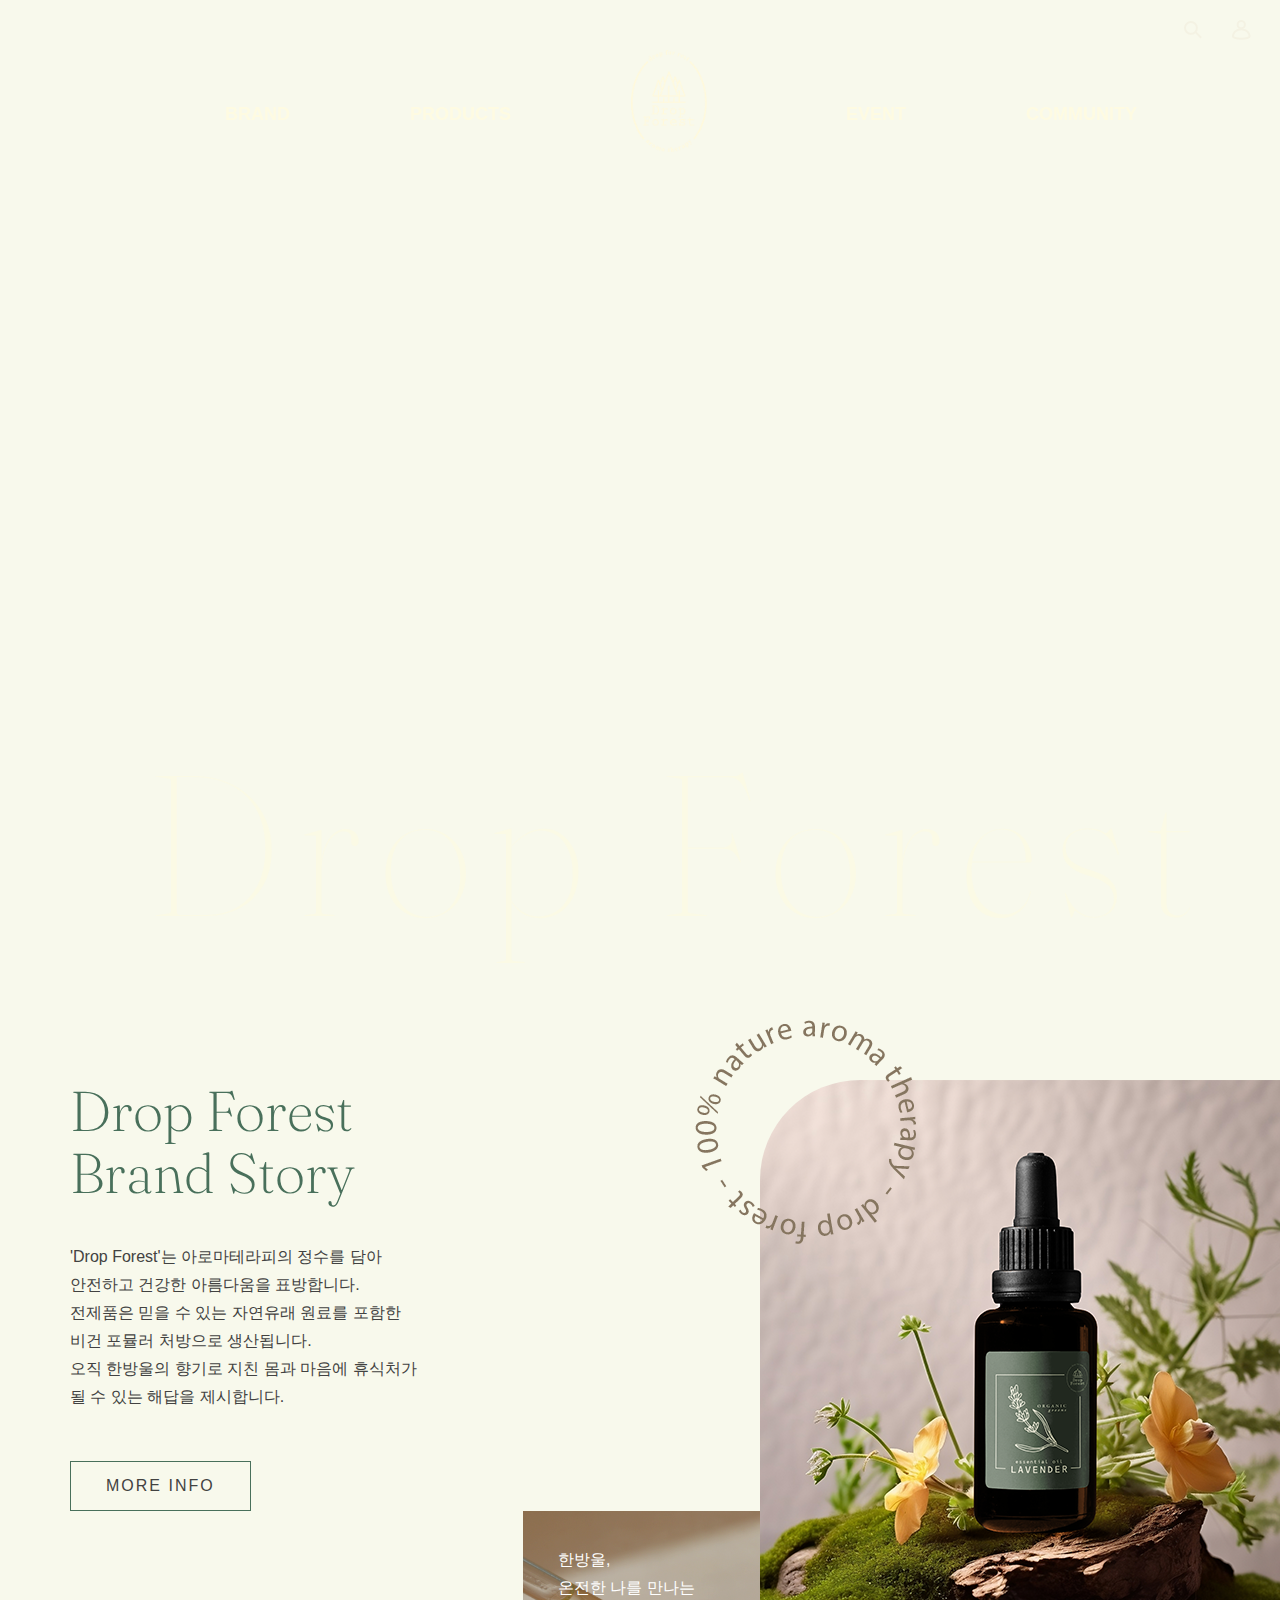
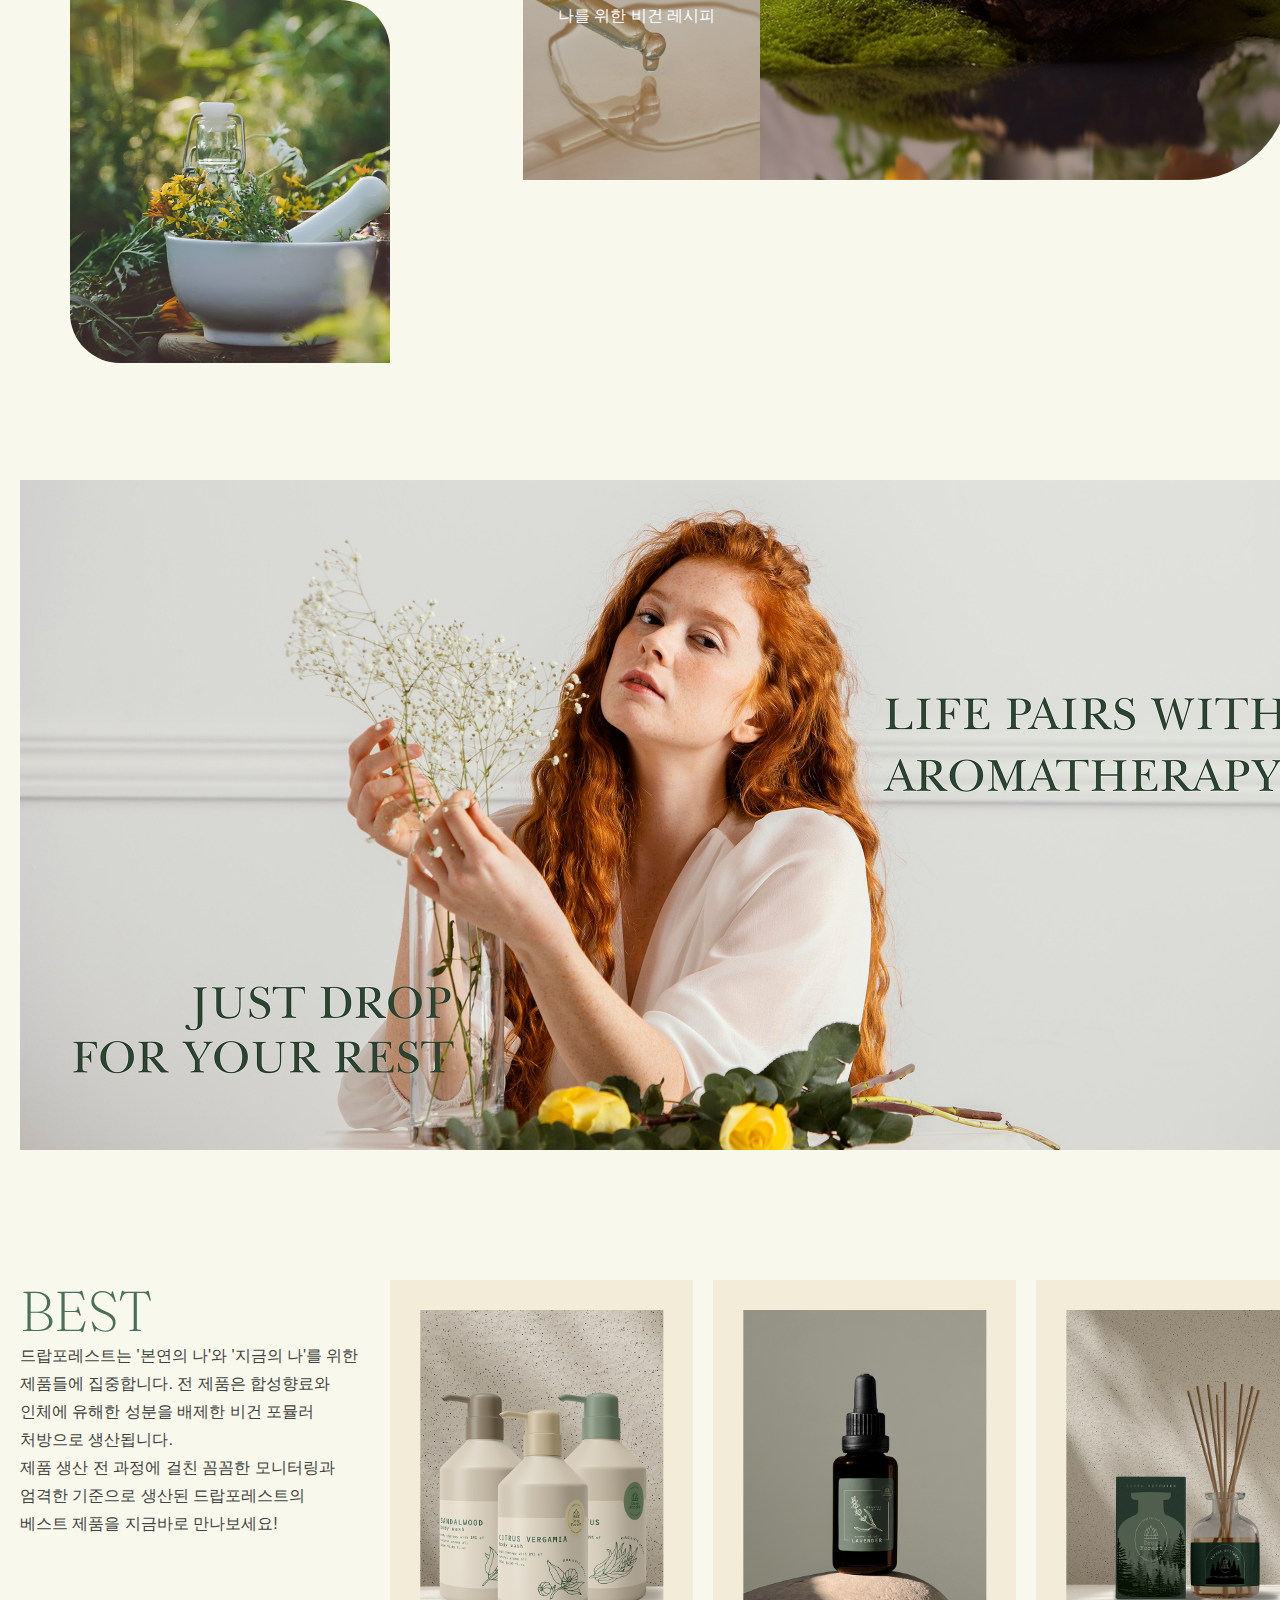
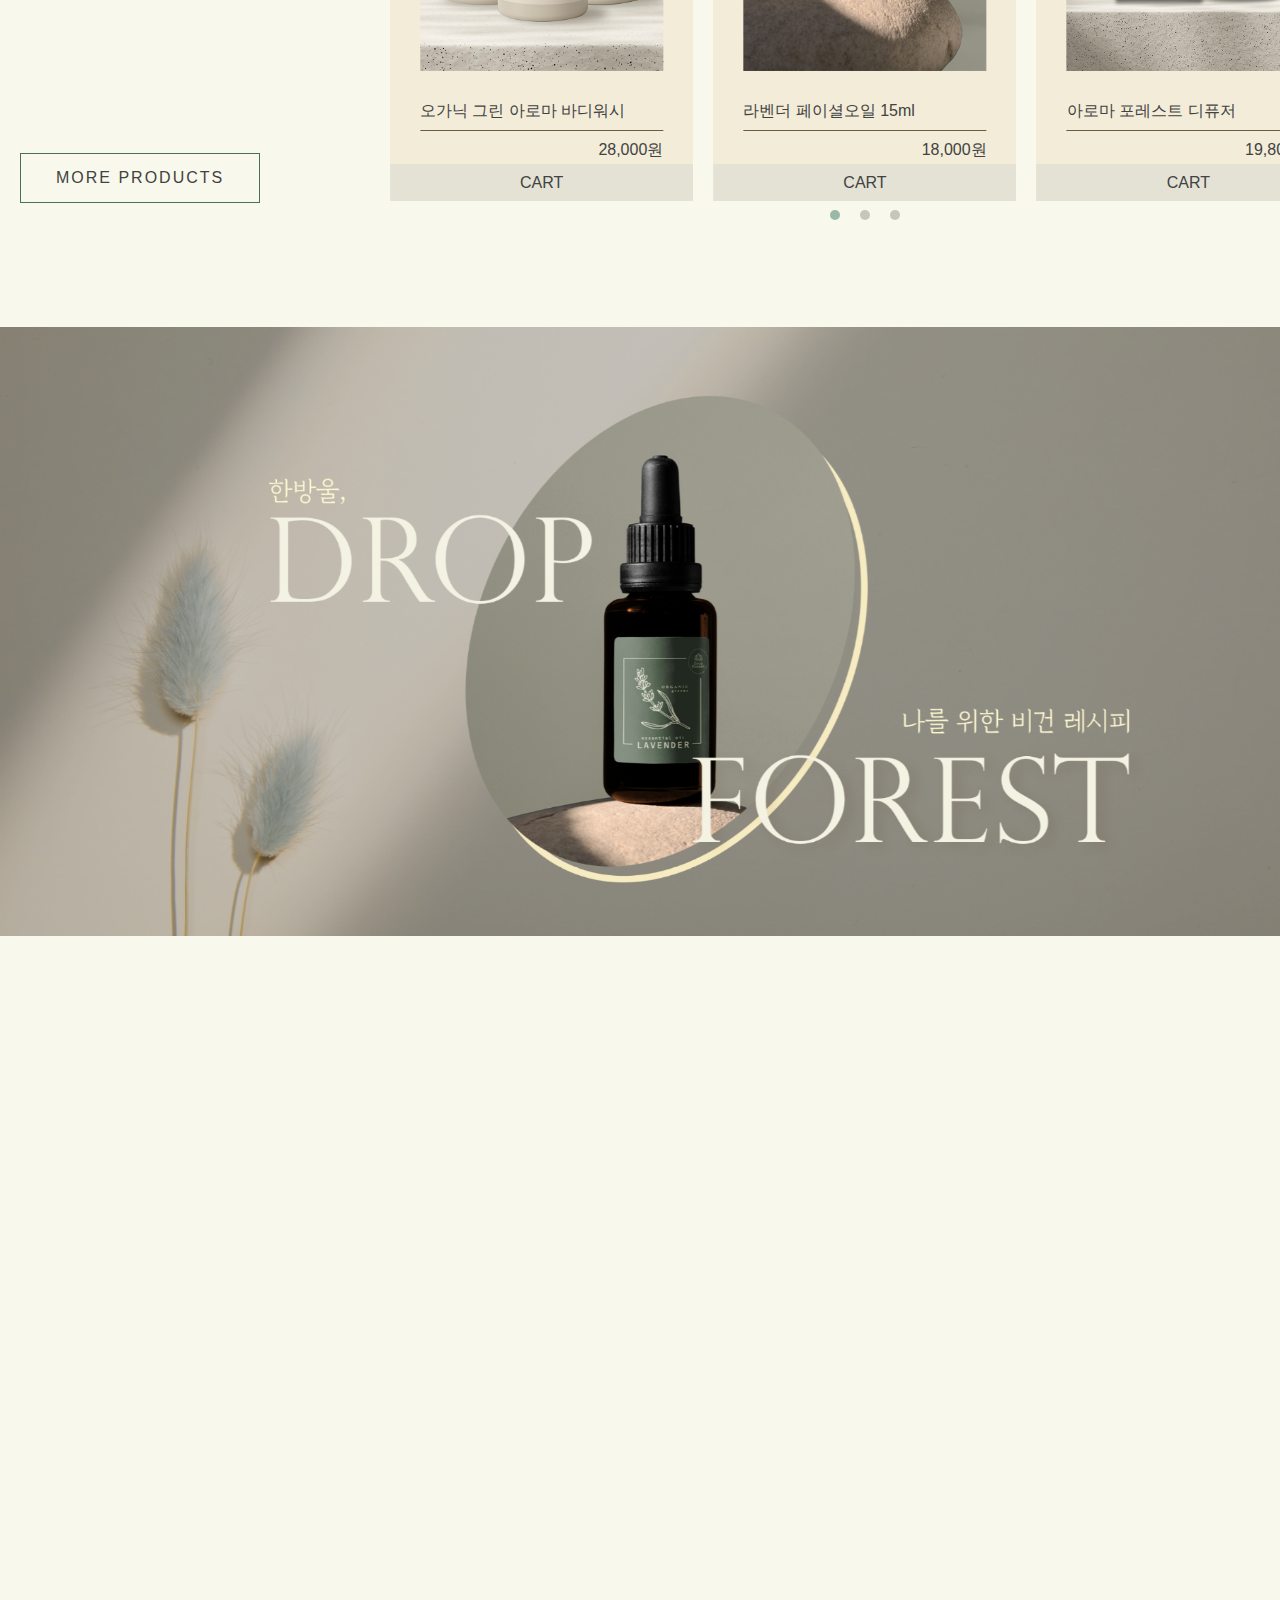
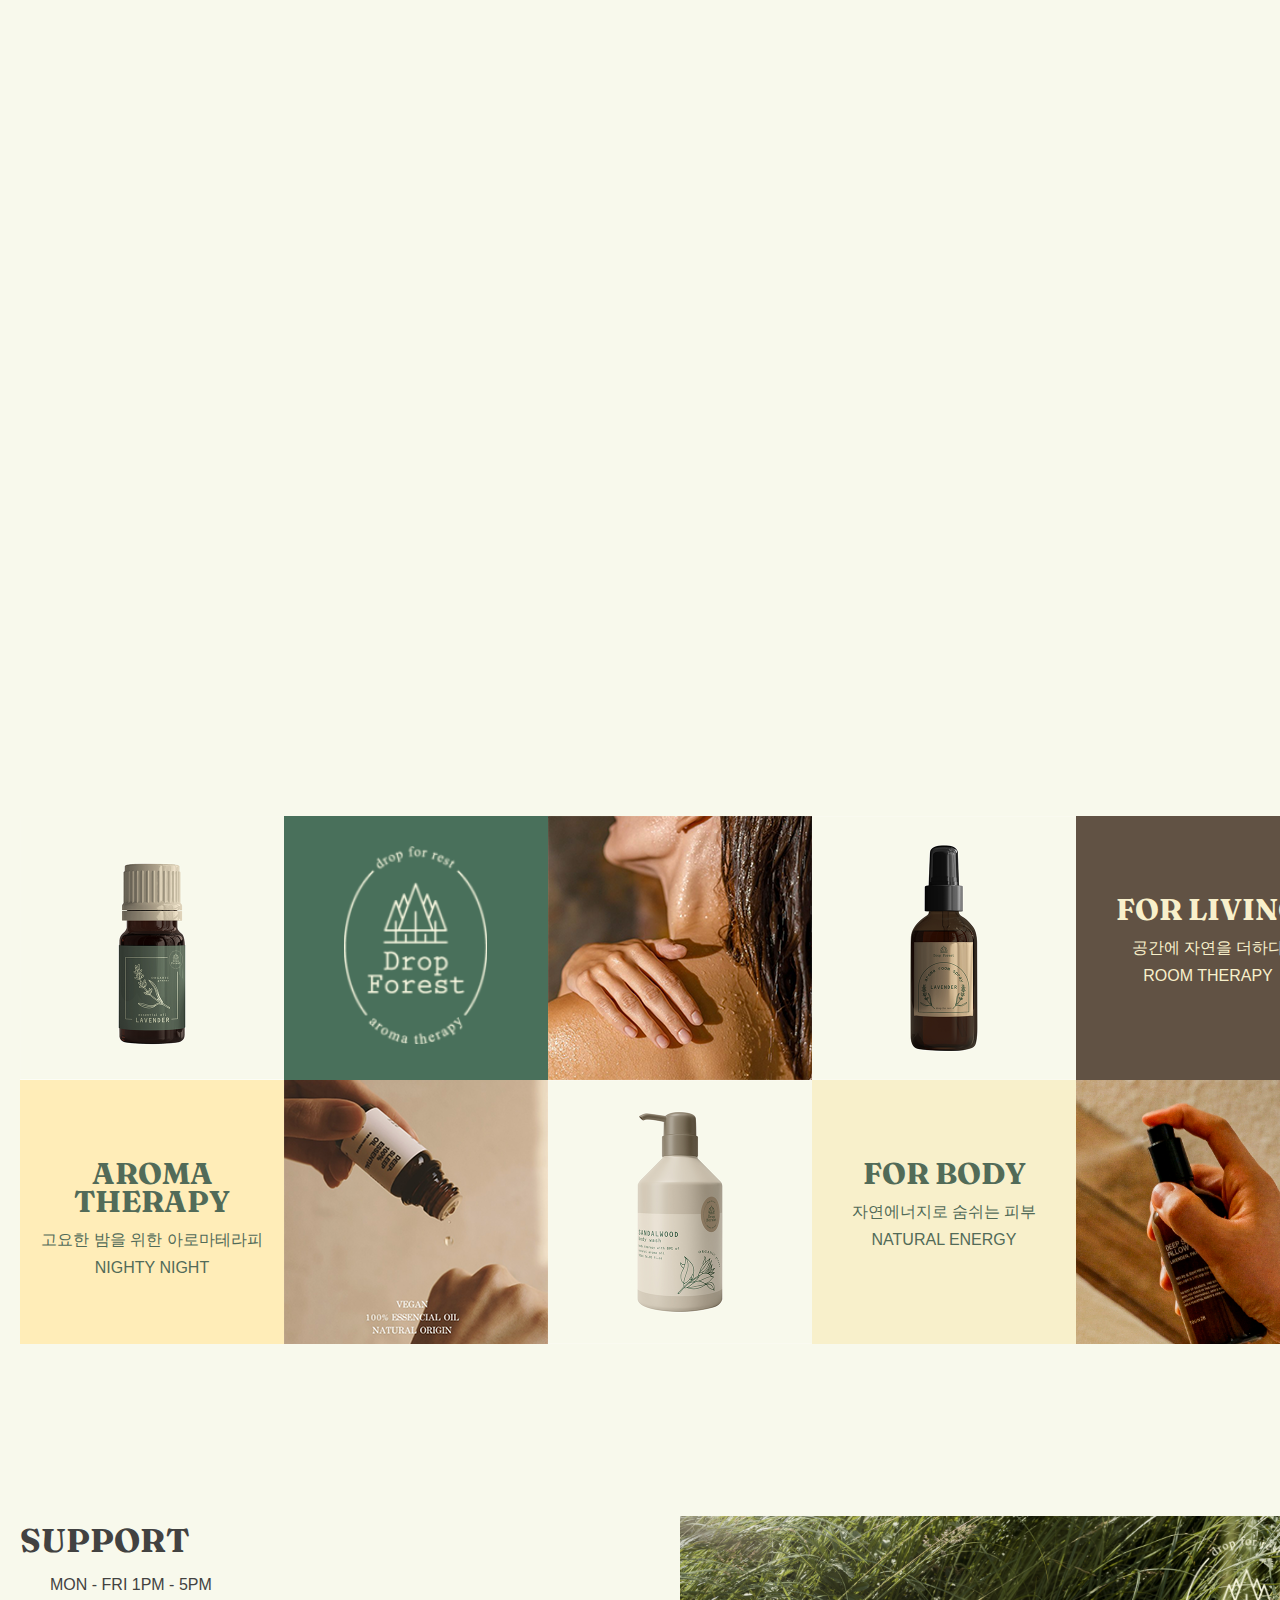
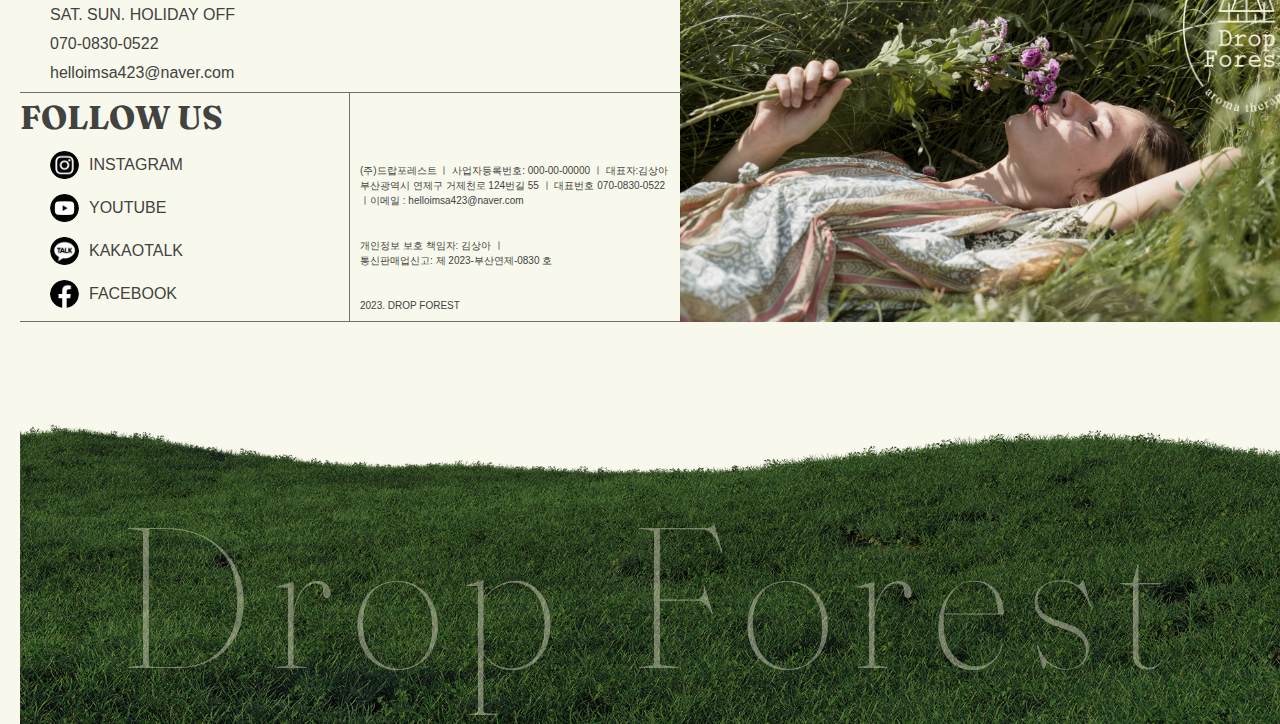
==== index.html @ c7744665 "Update index.html" ====
<!DOCTYPE html>
<html lang="ko">
<head>
    <meta charset="UTF-8">
    <meta name="viewport" content="width=1360">
    <title>dropforest</title>
    <!-- favicon -->
    <link rel="icon" type="image/png" sizes="32x32" href="images/header/favi_logo.png">
    <!-- webfont -->
    <link href="https://hangeul.pstatic.net/hangeul_static/css/nanum-barun-gothic.css" rel="stylesheet">
    <link rel="preconnect" href="https://fonts.googleapis.com">
    <link rel="preconnect" href="https://fonts.gstatic.com" crossorigin>
    <link href="https://fonts.googleapis.com/css2?family=Fraunces:opsz@9..144&display=swap" rel="stylesheet">
    <!-- css -->
    <link rel="stylesheet" href="css/main_style.css">
    <link rel="stylesheet" href="css/swiper-bundle.min.css">
    <!-- js -->
    <script src="./js/jquery-3.6.4.min.js"></script>
    <script src="https://ajax.googleapis.com/ajax/libs/jquery/3.3.1/jquery.min.js"></script>
    <!-- aos css -->
    <link href="https://unpkg.com/aos@2.3.1/dist/aos.css" rel="stylesheet">
</head>
<body>
    <div id="wrap"><!--wrap_S-->
        <div id="header"><!--header_S-->
            <div class="video_wrap">
                <video src="./media/main_header_video.mp4" autoplay muted loop></video>
                <div class="dropforest">
                    <p>Drop Forest</p>
                </div>
            </div>
            <div class="inner_header">
                <div class="util_wrap">
                    <ul class="util">
                        <li><a href="#"><img src="./images/header/search_w.png" alt="search"></a></li>
                        <li><a href="#"><img src="./images/header/personal_w.png" alt="personal"></a></li>
                        <li><a href="#"><img src="./images/header/cart_w.png" alt="cart"></a></li>
                    </ul>
                </div>
                <div class="gnb_wrap">
                    <ul class="gnb">
                        <li class="ul_1"><a href="./sub/sub1_brand.html">BRAND</a></li>
                        <li><a href="#">PRODUCTS</a></li>
                        <li><h1><a href="#"><img src="./images/header/thick_logo.png" alt="logo"></a></li></h1>
                        <li><a href="#">EVENT</a></li>
                        <li><a href="#">COMMUNITY</a></li>
                    </ul>
                    <div class="submenu">
                            <div class="inner_submenu">
                                <ul class="ul_1">
                                    <li><a href="./sub/sub1_brand.html#section2">BRAND MESSAGE</a></li>
                                    <li><a href="./sub/sub1_brand.html#section3">BRAND STORY</a></li>
                                    <li><a href="./sub/sub1_brand.html#section5">INGREDIENT</a></li>
                                </ul>
                                <ul class="margin_right">
                                    <li><a href="#">BRAND MESSAGE</a></li>
                                    <li><a href="#">BRAND STORY</a></li>
                                    <li><a href="#">INGREDIENT</a></li>
                                </ul>
                                <ul>
                                    <li><a href="#">BRAND MESSAGE</a></li>
                                    <li><a href="#">BRAND STORY</a></li>
                                    <li><a href="#">INGREDIENT</a></li>
                                </ul>
                                <ul>
                                    <li><a href="#">BRAND MESSAGE</a></li>
                                    <li><a href="#">BRAND STORY</a></li>
                                    <li><a href="#">INGREDIENT</a></li>
                                </ul>
                            </div>
                        </div>
                </div>
                <!-- js -->
                <script>
                    $(window).scroll(function () {
                        if ($(this).scrollTop() > 165) {
                            $('.gnb_wrap').addClass('header_scroll')
                        } else {
                            $('.gnb_wrap').removeClass('header_scroll')
                        }
                    })
                </script>
            </div>
        </div><!--header_E-->
        <div id="section1"><!--section1_S-->
            <div class="inner_section1">
                <div class="sec1_text">
                    <h1 class="title">
                        Drop Forest
                        <br>Brand Story
                    </h1>
                    <p>'Drop Forest'는 아로마테라피의 정수를 담아
                        <br>안전하고 건강한 아름다움을 표방합니다.
                        <br>전제품은 믿을 수 있는 자연유래 원료를 포함한
                        <br>비건 포뮬러 처방으로 생산됩니다.
                        <br>오직 한방울의 향기로 지친 몸과 마음에 휴식처가
                        <br>될 수 있는 해답을 제시합니다.
                    </p>
                    <div class="btn">
                        <a href="./sub/sub1_brand.html">MORE INFO</a>
                    </div>
                    <div class="ingredient">
                        <img src="./images/main/ingredient_info_3x.png" alt="ingredient_info">
                        <div class="cover_in">
                            <p>INGREDIENT
                                <br>INFO
                            </p>
                            <div class="btn white"><a href="./sub/sub1_brand.html#section5">바로가기</a></div>
                        </div>
                    </div>
                </div>
                <div class="sec1_img">
                    <ul class="sec1_img_wrap">
                        <li>
                            <img src="./images/main/oil_drop.png" alt="oil_drop" class="oil">
                            <div class="cover">
                                <p>한방울,
                                    <br>온전한 나를 만나는
                                    <br>나를 위한 비건 레시피
                                </p>
                            </div>
                        </li>
                        <li>
                            <img src="./images/main/main_oil_bg.png" alt="main_bg">
                            <img src="./images/main/wheel_letter.png" alt="wheel_letter" class="wheel">
                        </li>
                    </ul> 
                </div>
            </div>
            <div class="main_bg">
                <img src="./images/main/main_bg_2x.png" alt="main_bg">
            </div>
        </div><!--section1_E-->
        <div id="section2"><!--section2_S-->
            <div class="inner_section2">
                <div class="left_text">
                    <h1 class="title">BEST</h1>
                    <p>드랍포레스트는 '본연의 나'와 '지금의 나'를 위한
                        <br>제품들에 집중합니다. 전 제품은 합성향료와
                        <br>인체에 유해한 성분을 배제한 비건 포뮬러
                        <br>처방으로 생산됩니다.
                    </p>
                    <p>제품 생산 전 과정에 걸친 꼼꼼한 모니터링과
                        <br>엄격한 기준으로 생산된 드랍포레스트의
                        <br>베스트 제품을 지금바로 만나보세요!
                    </p>
                    <div class="btn best_btn">
                        <a href="#">MORE PRODUCTS</a>
                    </div>
                </div>
                <!-- Swiper -->
                <div class="swiper mySwiper">
                    <div class="swiper-wrapper">
                        <div class="swiper-slide">
                            <div class="padding_wrap">
                                <div class="products_img"><img src="./images/main/best_1_3x.png" alt="facial_oil"></div>
                                <p class="underline">라벤더 페이셜오일 15ml</p>
                                <p class="price">18,000원</p>
                            </div>
                            <div class="cart"><a href="#">CART</a></div>
                        </div>
                        <div class="swiper-slide">
                            <div class="padding_wrap">
                                <div class="products_img"><img src="./images/main/best_2_3x.png" alt="facial_oil"></div>
                                <p class="underline">아로마 포레스트 디퓨저</p>
                                <p class="price">19,800원</p>
                            </div>
                            <div class="cart"><a href="#">CART</a></div>
                        </div>
                        <div class="swiper-slide">
                            <div class="padding_wrap">
                                <div class="products_img"><img src="./images/main/best_3_3x.png" alt="facial_oil"></div>
                                <p class="underline">아로마 밸런싱 클렌징 바디솝</p>
                                <p class="price">22.000원</p>
                            </div>
                            <div class="cart"><a href="#">CART</a></div>
                        </div>
                        <div class="swiper-slide">
                            <div class="padding_wrap">
                                <div class="products_img"><img src="./images/main/best_4_3x.png.jpg" alt="facial_oil"></div>
                                <p class="underline">포레스트 릴렉싱 룸 스프레이</p>
                                <p class="price">24,000원</p>
                            </div>
                            <div class="cart"><a href="#">CART</a></div>
                        </div>
                        <div class="swiper-slide">
                            <div class="padding_wrap">
                                <div class="products_img"><img src="./images/main/best_5_3x.png.jpg.png" alt="facial_oil"></div>
                                <p class="underline">오가닉 그린 아로마 바디워시</p>
                                <p class="price">28,000원</p>
                            </div>
                            <div class="cart"><a href="#">CART</a></div>
                        </div>
                    </div>
                    <div class="swiper-pagination"></div>
                </div>
            </div>
        </div><!--section2_E-->
        <div id="banner"><!--banner_S-->
            <div id="slide">
                <div class="swiper mySwiper1">
                  <div class="swiper-wrapper">
                    <div class="swiper-slide">
                      <a href="#"><img src="images/main/banner1.png" alt="banner"></a>
                    </div>
                    <div class="swiper-slide">
                      <a href="#"><img src="images/main/banner2.png" alt="banner"></a>
                    </div>
                    <div class="swiper-slide">
                      <a href="#"><img src="images/main/banner3.png" alt="banner"></a>
                    </div>
                  </div>
                </div>
              </div>
        </div><!--banner_E-->
        <div id="section3"><!--section3_S-->
            <div class="inner_section3">
                <div class="box" data-aos="fade-up" data-aos-anchor-placement="top-bottom">
                    <div class="left event_img">
                        <img src="./images/main/recycle.jpg" alt="recycle">
                    </div>
                    <div class="right event_text">
                        <h2>Save Earth Campain</h2>
                        <p>지속가능한 뷰티, 지속가능한 환경, 지속가능한 삶</p>
                        <p>드랍포레스트는 지속가능성과 환경보호에 대해
                            <br>끊임없이 연구합니다.
                        </p>
                        <p>지금 바로 드랍포레스트와 함께
                            <br>save earth 공병수거 캠페인에 참여해보세요!
                        </p>
                        <div class="btn"><a href="#">참여하러 가기</a></div>
                    </div>
                </div>
                <div class="box" data-aos="fade-up" data-aos-anchor-placement="top-bottom">
                    <div class="left event_text ta_r">
                        <h2>Aroma 1-day class</h2>
                        <p>취'향' 발견하기</p>
                        <p>나만의 취'향'을 찾아 나를 진하게 느낄 수 있도록 하고,
                            <br>향으로 스스로를 위로합니다
                        </p>
                        <p>자연이 주는 선물,
                            <br>천연 에센셜 오일로 나만의 향을 제작해보세요!
                        </p>
                        <div class="btn"><a href="#">클래스 신청하기</a></div>
                    </div>
                    <div class="right event_img">
                        <img src="./images/main/class.png" alt="class">
                    </div>
                </div>
            </div>
        </div><!--section3_E-->
        <div id="section4"><!--section4_S-->
            <div class="inner_section4">
                <ul class="puzzle">
                    <li class="flip"><a href="#"><img src="./images/main/product3_2x.png" alt="aroma_oil"></a></li>
                    <li><a href="#"><img src="./images/main/logo_big.png" alt="logo"></a></li>
                    <li class="scale"><a href="#"><div class="scale_box"><img src="./images/main/puzzle2.png" alt="puzzle2"></div></a></li>
                    <li class="flip"><a href="#"><img src="./images/main/product2_2x.png" alt="room_spray"></a></li>
                    <li><a href="#" class="puz_text">
                            <h3>FOR LIVING</h3>
                            <p>공간에 자연을 더하다
                                <br>ROOM THERAPY
                            </p>
                        </a></li>
                    <li><a href="#" class="puz_text">
                            <h3>AROMA
                                <br>THERAPY
                            </h3>
                            <p>고요한 밤을 위한 아로마테라피
                                <br>NIGHTY NIGHT
                            </p>
                        </a></li>
                    <li class="scale"><a href="#"><div class="scale_box"><img src="./images/main/puzzle3.png" alt="puzzle3"></div></a></li>
                    <li class="flip"><a href="#"><img src="./images/main/product1_2x.png" alt="bodywash"></a></li>
                    <li><a href="#" class="puz_text">
                            <h3>FOR BODY
                            </h3>
                            <p>자연에너지로 숨쉬는 피부
                                <br>NATURAL ENERGY
                            </p>
                        </a></li>
                    <li class="scale"><a href="#"><div class="scale_box"><img src="./images/main/puzzle4.png " alt="puzzle"></div></a></li>
                </ul>
            </div>
        </div><!--section4_E-->
        <div id="footer"><!--footer_S-->
            <div class="inner_footer">
                <div class="f_info_wrap">
                    <div class="support">
                        <h1 class="foot_title">SUPPORT</h1>
                        <p>MON - FRI 1PM - 5PM</p>
                        <p>SAT. SUN. HOLIDAY OFF</p>
                        <p>070-0830-0522</p>
                        <p>helloimsa423@naver.com</p>
                    </div>
                    <div class="follow">
                        <ul class="sns">
                            <li>
                                <h1 class="foot_title">FOLLOW US</h1>
                            </li>
                            <li><a href="#">
                                <img src="./images/main/instagram.png" alt="insta">
                                INSTAGRAM
                            </a></li>
                            <li><a href="#"><img src="./images/main/youtube.png" alt="youtube">YOUTUBE</a></li>
                            <li><a href="#"><img src="./images/main/kakao.png" alt="kakao">KAKAOTALK</a></li>
                            <li><a href="#"><img src="./images/main/facebook.png" alt="facebook">FACEBOOK</a></li>
                        </ul>
                        <div class="footer_info">
                            <p>(주)드랍포레스트 ㅣ 사업자등록번호: 000-00-00000 ㅣ 대표자:김상아
                                <br>부산광역시 연제구 거제천로 124번길 55 ㅣ 대표번호 070-0830-0522
                                <br>ㅣ이메일 : helloimsa423@naver.com</p>
                            <p>개인정보 보호 책임자: 김상아 ㅣ
                                <br>통신판매업신고: 제 2023-부산연제-0830 호</p>
                            <p>2023. DROP FOREST</p>
                        </div>
                    </div>
                </div>
                <div class="footer_img">
                    <img src="./images/main/footer_img.png" alt="footer_img">
                    <img src="./images/main/logo_big.png" alt="logo" class="f_logo">
                </div>

            </div>
        </div><!--footer_E-->
        <div class="f_bg_wrap">
            <div class="f_bottom">
                <img src="./images/main/footer_bg.png" alt="#">
            </div>
            <div class="dropforest_f">
                <p>Drop Forest</p>
            </div>
        </div>
    </div><!--wrap_E-->

    <!-- submenu js-->
    <script src="./js/submenu_script.js"></script>
    
    <!-- Swiper JS -->
    <script src="./js/cdn.jsdelivr.net_npm_swiper@9_swiper-bundle.min.js"></script>
    <!-- Initialize Swiper -->
    <script>
        var swiper = new Swiper(".mySwiper", {
            slidesPerView: 3,
            spaceBetween: 20,
            centeredSlides: true,
            loop: true,
            autoplay: {
                delay: 2500,
                disableOnInteraction: false,
            },
            pagination: {
                el: ".swiper-pagination",
                clickable: true,
            },
            navigation: {
                nextEl: ".swiper-button-next",
                prevEl: ".swiper-button-prev",
            },
        });
    </script>

    <!--slide_ js  -->
    <script>
        var swiper = new Swiper(".mySwiper1", {
            loop: true,//반복
          loopAdditionalSlides: 1,
          spaceBetween: 0,
          centeredSlides: true,
          autoplay: {
            delay: 4500,
            disableOnInteraction: false,
          },
          pagination: {
            el: ".swiper-pagination",
            clickable: true,
          },
          navigation: {
            nextEl: ".swiper-button-next",
            prevEl: ".swiper-button-prev",
          },
        });
    </script>

    <!-- aos js -->
    <script src="https://unpkg.com/aos@2.3.1/dist/aos.js"></script>
    <script>
        AOS.init();
    </script>
</body>
</html>
---- css/main_style.css ----
@charset "UTF-8";

body, p, h1, h2, h3, h4, h5, h6, ul, ol, li, dl, dt, dd, table, th, td, form, fieldset, legend, input, textarea, button, select{
    padding: 0;
    margin: 0;
}
ul,ol{
    list-style: none;
}
a{
    text-decoration: none;
    color: #424241;
}
body{
    font-family: 'NanumBarunGothic', sans-serif;
    font-size: 16px;
    line-height: 28px;
    color: #424241;
    font-weight: 100;
    background-color: #F8F9EC;
}
#wrap{
    min-width: 1360px;
}
/*header*/
#header{
    height: 980px;
    overflow: hidden;
}
.video_wrap{
    position: relative;
}
.video_wrap video{
    /* height: 980px; */
    position: absolute;
    top: 0;
    left: 50%;
    z-index: -1;
    margin-left: -960px;
}
.inner_header{
    width: 100%;
    height: 165px;
    position: fixed;
    top: 0;
    left: 0%;
    z-index: 15;
}
.util_wrap{
    width: 1320px;
    margin: 0 auto;
    position: relative;
}
.util{
    position: absolute;
    top: 20px;
    right: 20px;
    z-index: 9;
}
.util li{
    float: left;
}
.util li a{
    padding-left: 30px;
}
.gnb_wrap{
    height: 165px;
}
.gnb{
    width: 1320px;
    margin: 0 auto;
}
.gnb li{
    float: left;
    margin-top: 100px;
}
.gnb li img{
    width: 80%;
}
.gnb li a{
    display: block;
    color: #FEFBE2;
    font-size: 18px;
    font-weight: bold;
    padding: 0 60px;
}
.gnb li:nth-child(3) a{
    margin-top: -50px;
}
/*submenu*/
.submenu{
    position: absolute;
    top: 165px;
    left: 0;
    width: 100%;
    z-index: 9;
    background-color:  rgba(125, 158, 133, 0.5);
}
.inner_submenu{
    width: 1320px;
    margin: 0 auto;
    text-align: center;
}
.inner_submenu ul{
    float: left;
    width: 15%;
}
.ul_1{
    margin-left: 165px;
}
.inner_submenu .margin_right{
    margin-right: 215px;
}
.submenu li a{
    display: block;
    color: #fffbd3;
    padding: 10px 26px;
}
.submenu li a:hover{
    color: #ffe58e;
}
.dropforest{
    color: #FEFBE2;
    font-size: 200px;
    font-family: 'Fraunces', serif;
    opacity: 0.6;
    text-align: center;
    padding-top: 830px;
    letter-spacing: 20px;
}
/* scroll했을때, 바뀌는 꾸미기 내용 */
.header_scroll{
    background-color: rgba(125, 158, 133, 0.5);
    transition: all 0.5s;
}
.header_scroll{
    
}
/*section1*/
#section1{
    height: 1820px;
 }
.inner_section1{
    width: 1320px;
    margin: 0 auto;
    padding-top: 100px;
    /* background-color: pink; */
    height: 950px;    
}
.sec1_text{
    float: left;
    width: 430px;
    position: relative;
    margin-left: 50px;
}
.sec1_img{
    float: right;
    width: 767px;
    margin-right: 50px;
}
.sec1_img img{
    display: block;
}
.title{
    font-family: 'Fraunces', serif;
    font-size: 56px;
    font-weight: 200;
    line-height: 1.1em;
    color: #49705B;
}
.sec1_text .title{
    padding-bottom: 40px;
}
.btn{
    margin-top: 50px;
}
.btn a{
    display: inline-block;
    border: 1px solid #49705B;
    padding: 10px 35px;
    letter-spacing: 2px;
}
.btn a:hover{
    background-color: #49705B;
    color: #FEFBE2;
}
.sec1_img_wrap li{
    float: left;
    position: relative;
}
.sec1_img_wrap li:nth-child(1){
    overflow: hidden;
}
.oil{
    padding-top: 431px;
}
.cover{
    position: absolute;
    top: 0;
    left: 0;
    color: #fff;
    background-color: rgba(0, 0, 0, 0.2);
    width: 100%;
    height: 100%;
    margin-top: 431px;
    padding: 35px;
}
.sec1_img_wrap li:nth-child(2) img{
    border-radius: 100px 0 100px 0;
}
.wheel{
    position: absolute;
    top: -70px;
    left: -70px;
    z-index: 9;
    animation: wheel_rotate 8s infinite linear;
}
/*animation*/
@keyframes wheel_rotate{
    0%{
        transform: rotate(0deg);
    }
    100%{
        transform: rotate(360deg);
    }
}
.ingredient{
    width: 320px;
    height: 363px;
    position: absolute;
    top: 520px;
    left: 0;
    z-index: 9;
}
.ingredient img{
    width: 100%;
    display: block;
    position: relative;
    border-radius: 0 50px 0 50px;
}
.ingredient:hover .cover_in{
    opacity: 1;
    transition: all 0.5s;
}
.cover_in{
    width: 100%;
    height: 100%;
    position: absolute;
    top: 0;
    left: 0;
    color: #FEFBE2;
    background-color: rgba(0, 0, 0, 0.5);
    text-align: center;
    padding-top: 140px;
    box-sizing: border-box;
    letter-spacing: 3px;
    border-radius: 0 50px 0 50px;
    opacity: 0;
}
.white a{
    border: #FEFBE2 1px solid;
    color: #FEFBE2;
    padding: 5px 15px;
}
.main_bg{
    width: 1320px;
    margin: 0 auto;
    height: 670px;
}
.main_bg img{
    display: block;
    width: 100%;
    margin-top: 50px;
}
/*section2*/
#section2{
    height: 727px;
}
.inner_section2{
    width: 1320px;
    margin: 0 auto;
    padding-top: 80px;
}
.left_text{
    float: left;
}
.inner_section2 .swiper{
    width: 950px;
    float: right;
}
.swiper-wrapper{
    text-align: center;
}
.inner_section2 .swiper-slide{
    background-color: #F2ECD8;
    box-sizing: border-box;
}
.padding_wrap{
    padding: 30px 30px 0 30px;
}
.products_img{
    width: 243px;
    height: 367px;
    padding-bottom: 20px;
}
.products_img img{
    display: block;
    width: 100%;
}
.underline{
    border-bottom: 1px solid #715840;
    text-align: left;
    padding-bottom: 5px;
}
.price{
    text-align: right;
    padding: 5px 0 0;
}
.cart a{
    display: block;
    background-color: #E3E2D5;
    height: 37px;
    padding-top: 5px;
    box-sizing: border-box;
}
.cart a:hover{
    background-color: #49705B;
    color: #F2ECD8;
}
.best_btn{
    padding-top: 165px;
}
/*banner*/
#slide {
    width: 100%;
    margin: 0 auto;
    overflow: hidden;
}
#banner .swiper-slide {
    text-align: center;
    display: flex;
    justify-content: center;
    align-items: center;
  }
#banner .swiper-slide img {
    display: block;
    width: 100%;
    height: 100%;
    object-fit: cover;
  }
#banner .swiper {
    margin-left: auto;
    margin-right: auto;
  }
#slide .swiper {
    width: 100%;
    height: 100%;
}
/*section3*/
#section3{
    height: 1400px;
}
.inner_section3{
    width: 1320px;
    margin: 0 auto;
    padding-top: 120px;
}
.box{
    height: 540px;
    margin-bottom: 80px;
}
.left{
    float: left;
    width: 50%;
}
.right{
    float: right;
    width: 50%;
}
.event_img img{
    width: 100%;

}
.event_text{
    box-sizing: border-box;
    padding: 220px 0 0 30px;
}
.event_text h2{
    font-size: 34px;
    padding-bottom: 15px;
    color: #49705B;
}
.event_text p{
    padding-top: 15px;
}
.ta_r{
    text-align: right;
    padding: 220px 30px 0 0;
    box-sizing: border-box;
}
/*section4*/
#section4{
    height: 696px;
}
.inner_section4{
    width: 1320px;
    margin: 0 auto;
    padding-top: 80px;
}
.puzzle{
    perspective: 1300px;
}
.puzzle li{
    float: left;
    width: 264px;
    height: 264px;
}
.puzzle img{
    width: 100%;
}
.puzzle a h3{
    font-family: 'Fraunces', serif;
    padding-bottom: 10px;
    font-size: 30px;
    font-weight: 100px;
}
.puz_text{
    display: block;
    text-align: center;
    padding-top: 80px;
}
.puzzle li:nth-child(2){
    background-color: #49705B;
    box-sizing: border-box;
    padding: 30px 0 0 60px;    
}
.puzzle li:nth-child(2) img{
    width: 70%;
}
.puzzle li:nth-child(5){
    background-color: #615244;
}
.puzzle li:nth-child(5) a{
    color: #F8F0CB;
}
.puzzle li:nth-child(6){
    background-color: #FFEDB8;
}
.puzzle li:nth-child(6) a{
    color: #526B58;
}
.puzzle li:nth-child(9){
    background-color:#F8F0CB;
}
.puzzle li:nth-child(9) a{
    color: #526B58;
}
/*flip*/
.flip a{
    overflow: hidden;
    transition: all 1.5s;
    display: block;
}
.flip a:hover{
    transform: rotateY(180deg);
}
/*scale*/
.scale_box{
    overflow: hidden;
    height: 264px;
}
.scale img{
    transition: all 1s;
}
.scale img:hover{
    transform: scale(1.2, 1.2);
}
/*footer*/
#footer{
    height: 490px;
}
.inner_footer{
    width: 1320px;
    margin: 0 auto;
    padding-top: 84px;
    
}
.f_info_wrap{
    width: 50%;
    float: left;
}
.footer_img{
    width: 50%;
    float: right;
    position: relative;
}
.support{
    border-bottom: 1px solid #707070;
}
.foot_title{
    font-family: 'Fraunces', serif;
    font-size: 33px;
    padding: 10px 0 20px;
}
.support p{
    margin-left: 30px;
    line-height: 1.4em;
    padding-bottom: 7px;
}
.follow{
    height: 228px;
    border-bottom: 1px solid #707070;
}
.sns{
    float: left;
    width: 50%;
    height: 228px;
    border-right: 1px solid #707070;
    box-sizing: border-box;
}
.sns li{
    padding-left: 30px;
}
.sns li:nth-child(1){
    padding-left: 0;
}
.sns li a{
    display: block;
    margin-bottom: 15px;
}
.sns li a img{
    padding-right: 10px;
    float: left;
}
.footer_info{
    float: right;
    width: 50%;
    height: 228px;
    font-size: 10px;
    padding: 70px 10px;
    box-sizing: border-box;
    line-height: 1.5;
}
.footer_info p{
    padding-bottom: 30px;
}
.f_logo{
    position: absolute;
    top: 20px;
    right: 30px;
    z-index: 5;
}
.f_bg_wrap{
    width: 1320px;
    margin: 0px auto;
    position: relative;
    margin-top: 70px;
}
.f_bottom img{
    width: 100%;
    display: block;
}
 .dropforest_f{
    color: #F2ECD8;
    font-size: 200px;
    font-family: 'Fraunces', serif;
    opacity: 0.4;
    text-align: center;
    letter-spacing: 20px;
    position: absolute;
    top: 190px;
    left: 100px;
}
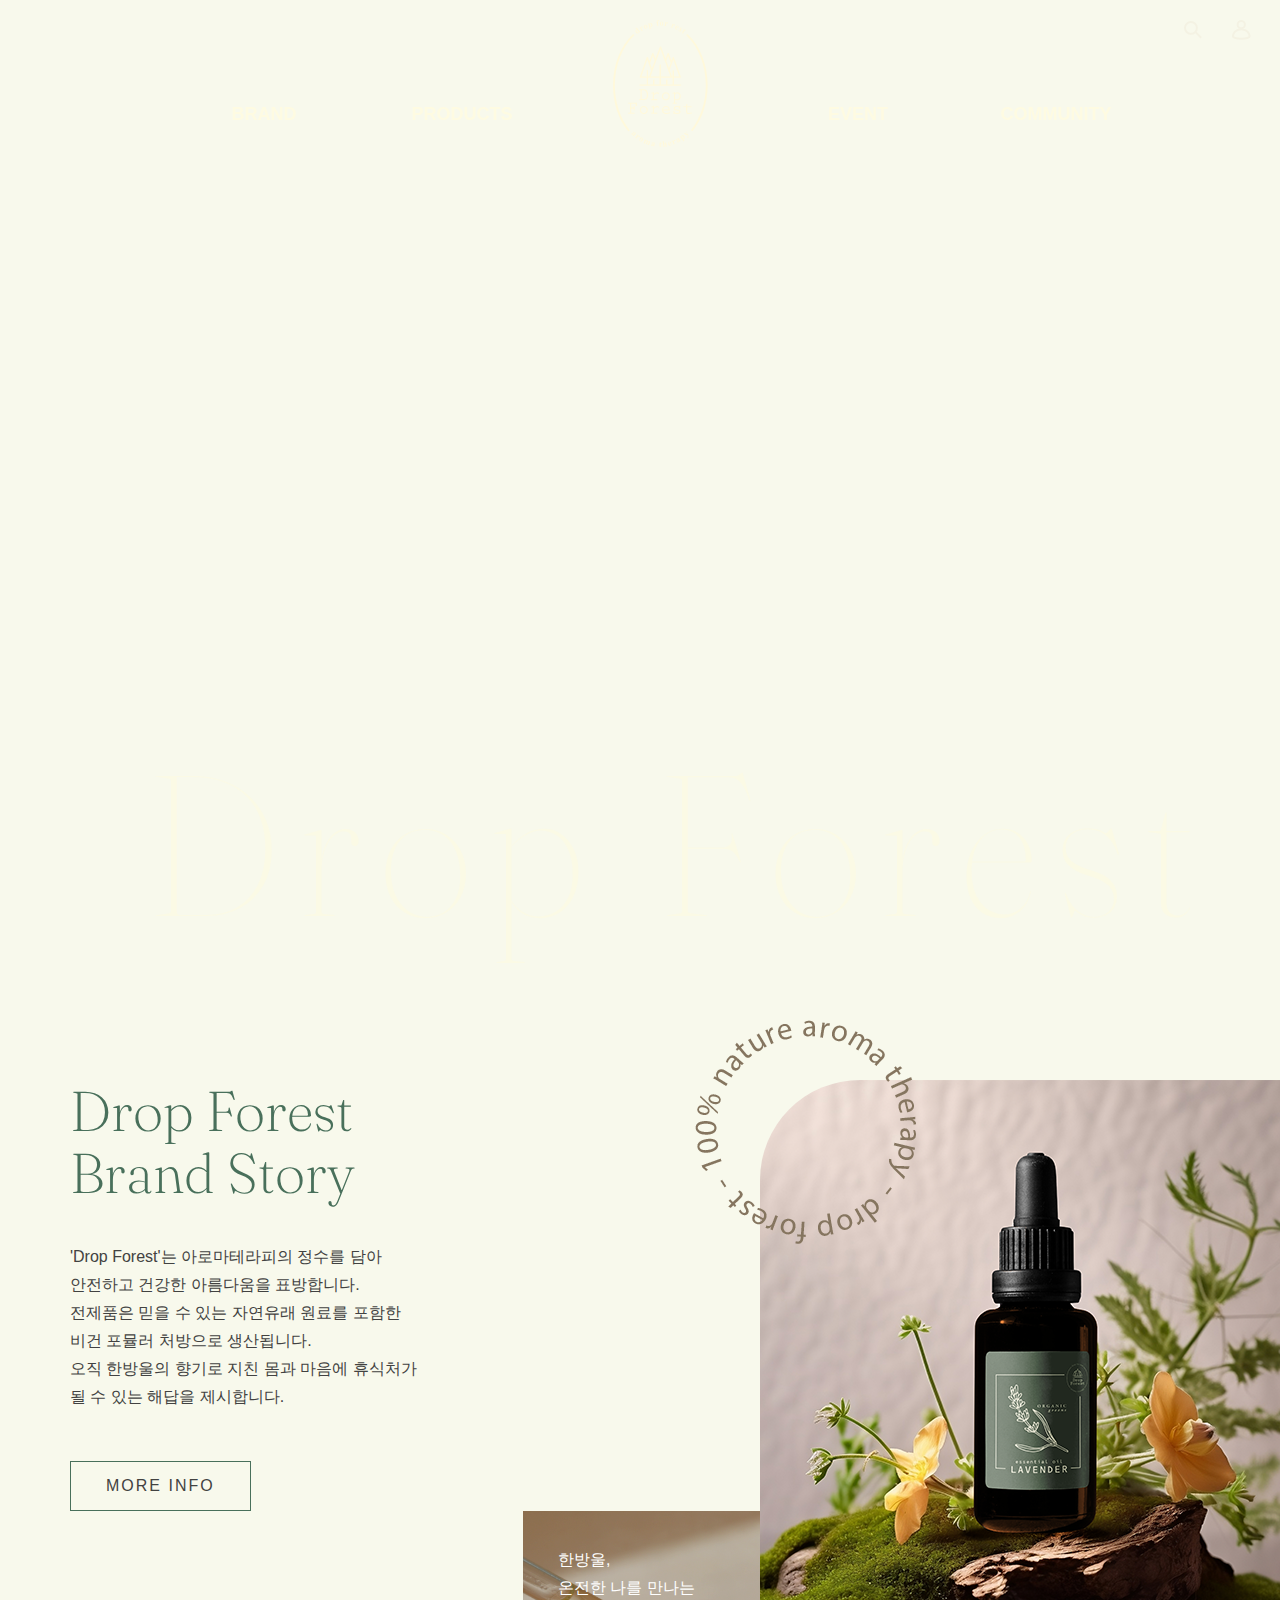
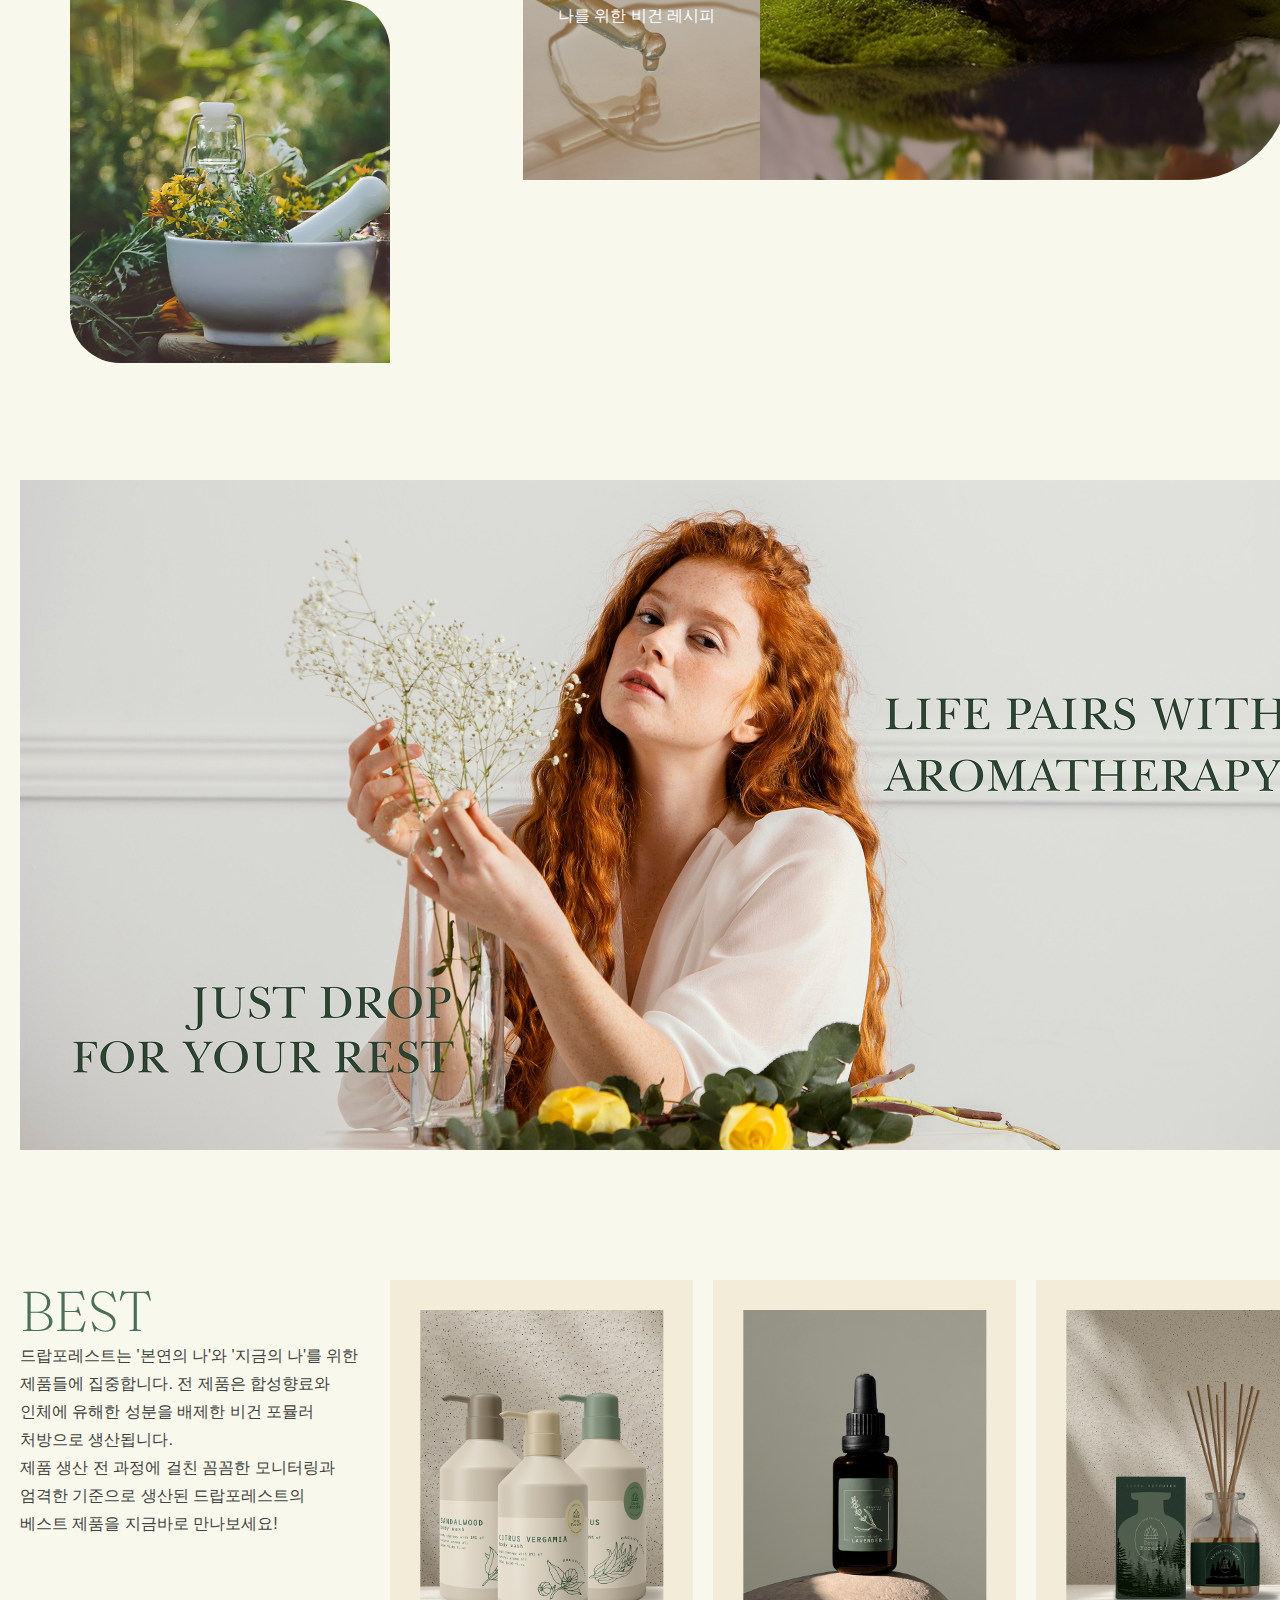
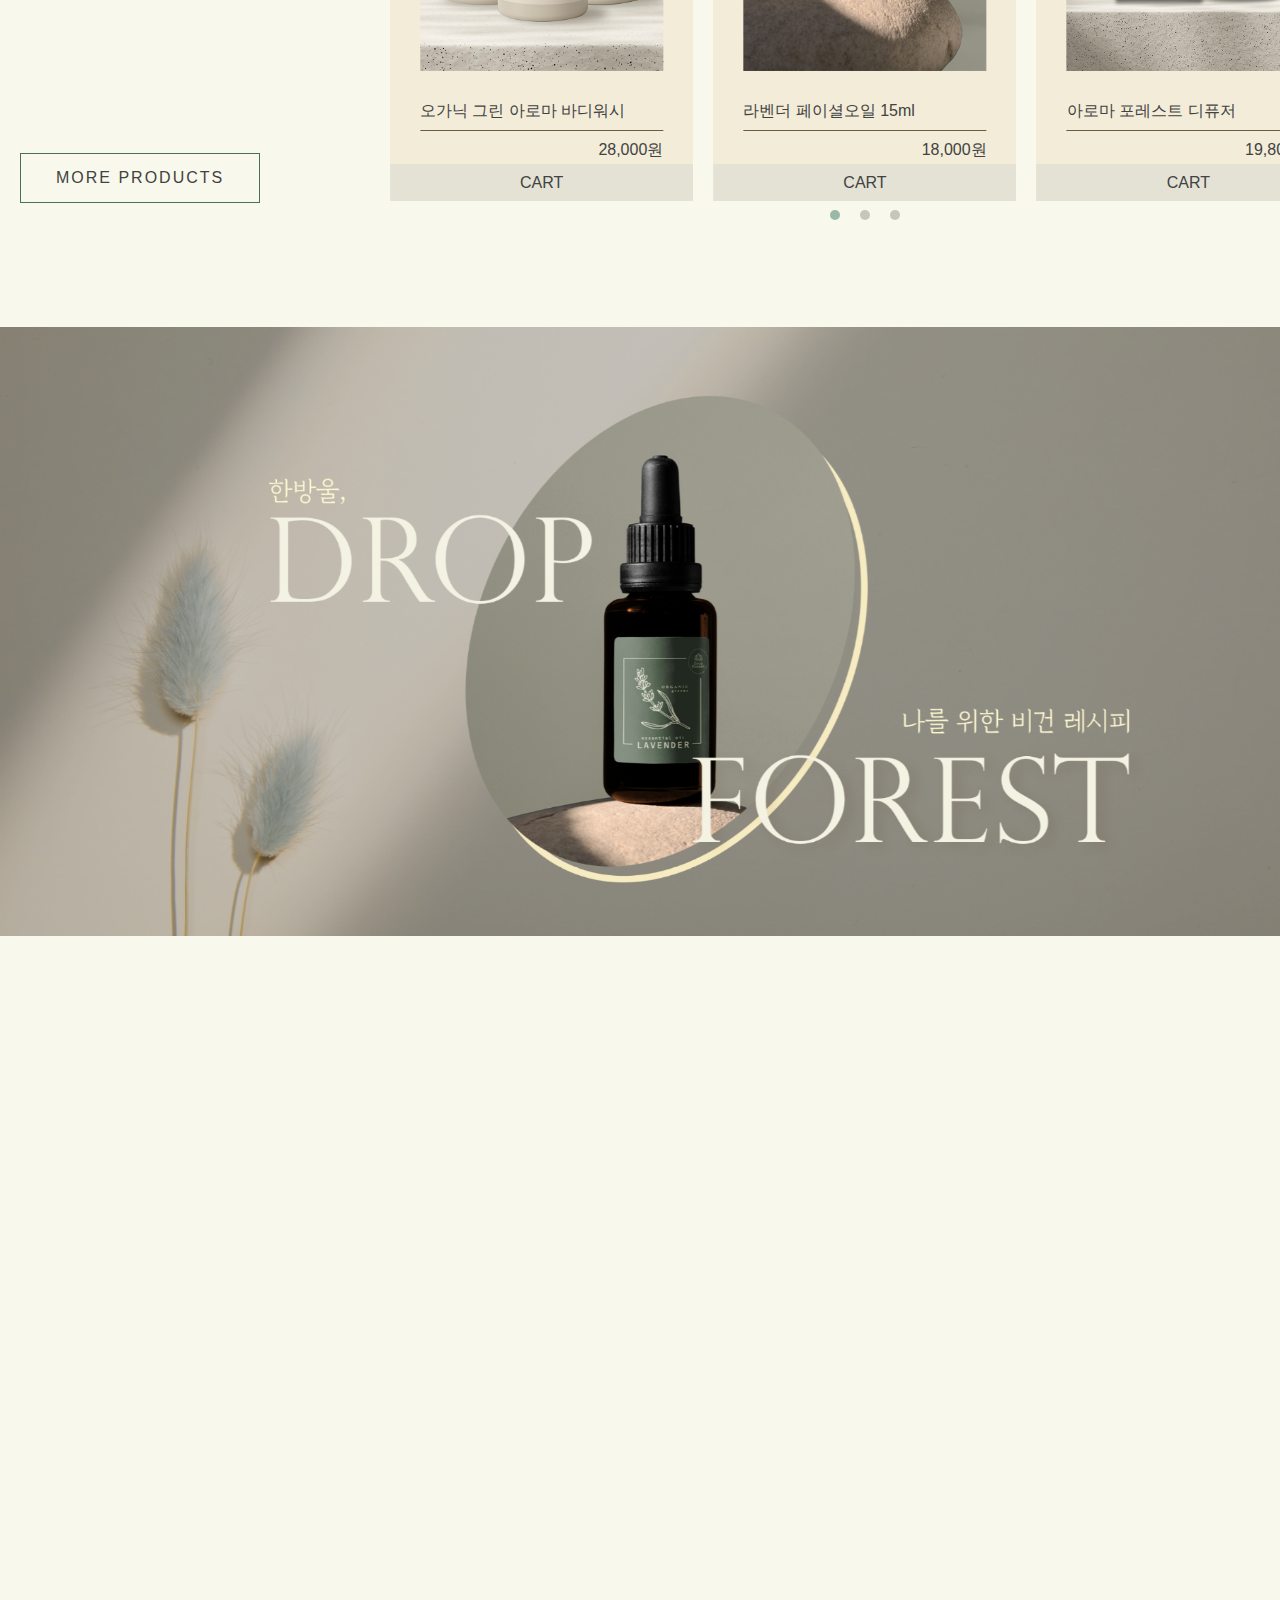
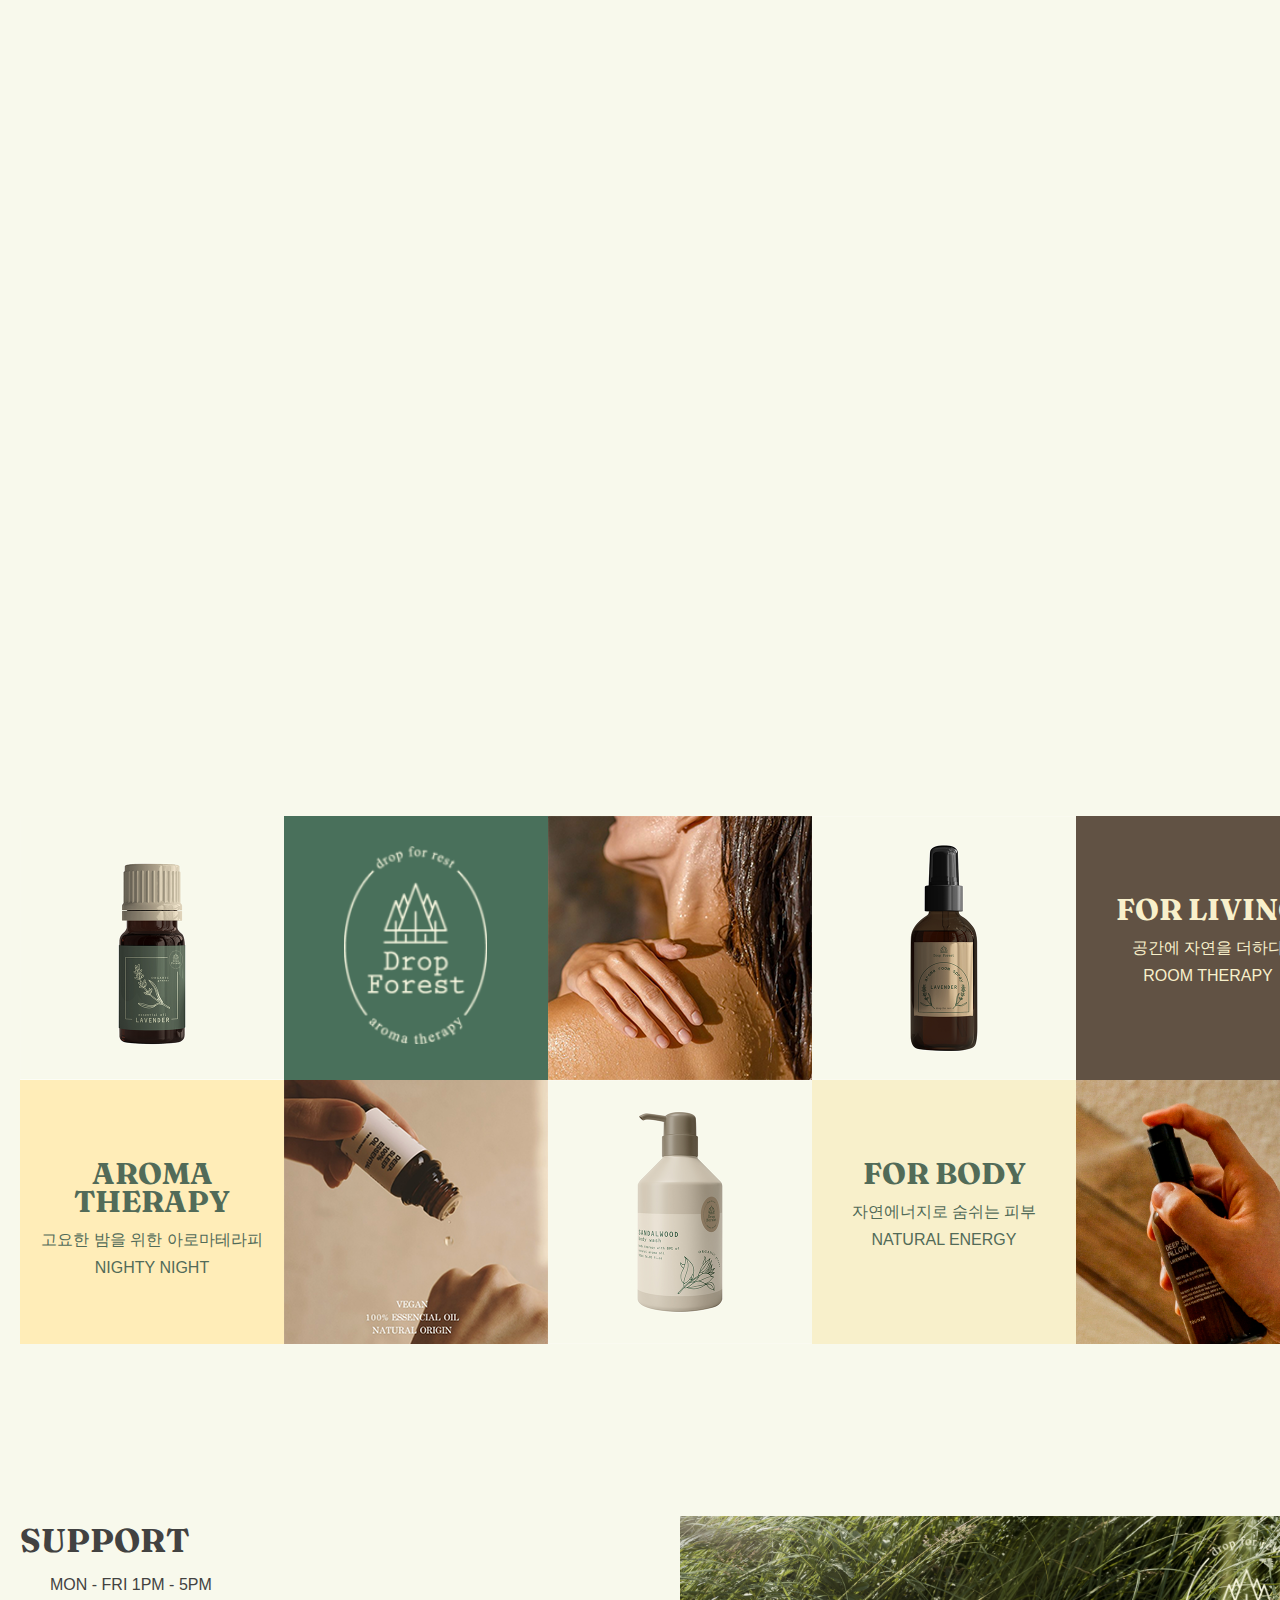
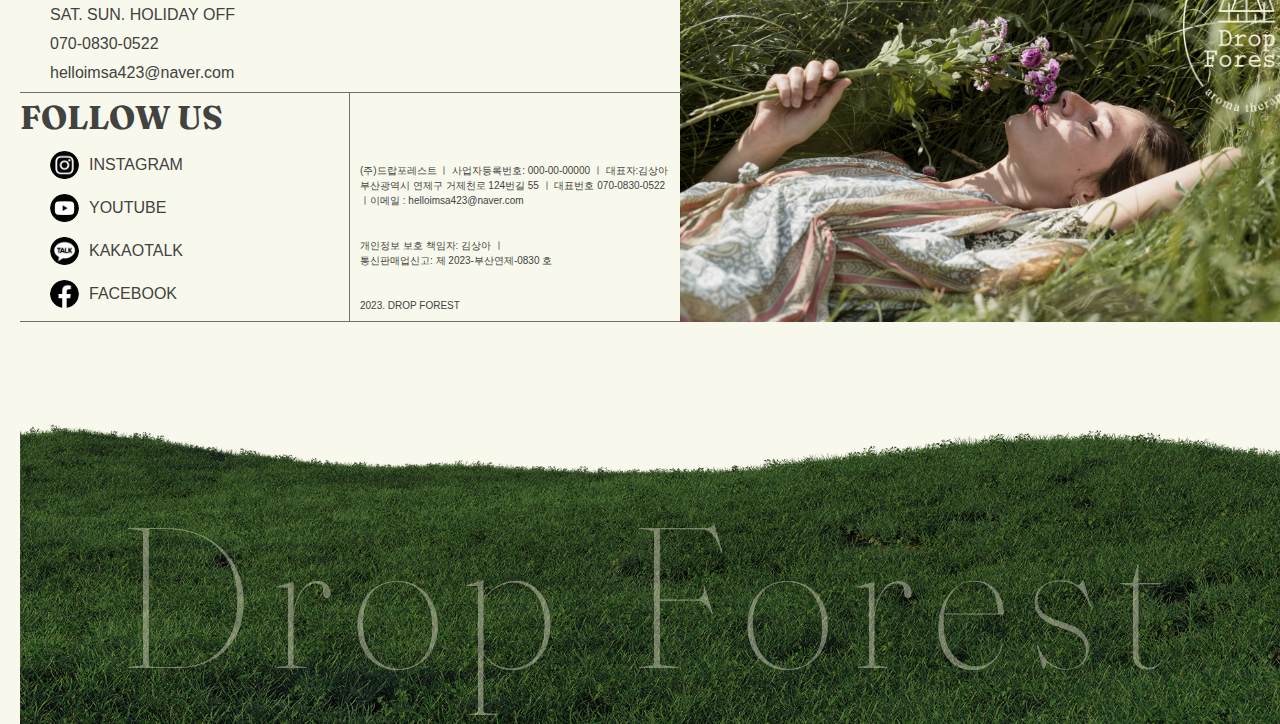
==== commit b097837d: "Update index.html" ====
--- a/index.html
+++ b/index.html
@@ -40,7 +40,7 @@
                 <div class="gnb_wrap">
                     <ul class="gnb">
                         <li class="ul_1"><a href="./sub/sub1_brand.html">BRAND</a></li>
-                        <li><a href="#">PRODUCTS</a></li>
+                        <li><a href="./sub/sub2_products.html">PRODUCTS</a></li>
                         <li><h1><a href="#"><img src="./images/header/thick_logo.png" alt="logo"></a></li></h1>
                         <li><a href="#">EVENT</a></li>
                         <li><a href="#">COMMUNITY</a></li>
@@ -52,10 +52,12 @@
                                     <li><a href="./sub/sub1_brand.html#section3">BRAND STORY</a></li>
                                     <li><a href="./sub/sub1_brand.html#section5">INGREDIENT</a></li>
                                 </ul>
-                                <ul class="margin_right">
-                                    <li><a href="#">BRAND MESSAGE</a></li>
-                                    <li><a href="#">BRAND STORY</a></li>
-                                    <li><a href="#">INGREDIENT</a></li>
+                                <ul>
+                                    <li><a href="./sub/sub2_products.html#section2">AROMA THERAPY</a></li>
+                                    <li><a href="./sub/sub2_products.html#section3">BODY CARE</a></li>
+                                    <li><a href="./sub/sub2_products.html#section4">HOME CARE</a></li>
+                                </ul>
+                                <ul>
                                 </ul>
                                 <ul>
                                     <li><a href="#">BRAND MESSAGE</a></li>
@@ -145,7 +147,7 @@
                         <br>베스트 제품을 지금바로 만나보세요!
                     </p>
                     <div class="btn best_btn">
-                        <a href="#">MORE PRODUCTS</a>
+                        <a href="./sub/sub2_products.html">MORE PRODUCTS</a>
                     </div>
                 </div>
                 <!-- Swiper -->
@@ -252,10 +254,10 @@
         <div id="section4"><!--section4_S-->
             <div class="inner_section4">
                 <ul class="puzzle">
-                    <li class="flip"><a href="#"><img src="./images/main/product3_2x.png" alt="aroma_oil"></a></li>
+                    <li class="flip"><a href="./sub/sub2_products.html#section2"><img src="./images/main/product3_2x.png" alt="aroma_oil"></a></li>
                     <li><a href="#"><img src="./images/main/logo_big.png" alt="logo"></a></li>
-                    <li class="scale"><a href="#"><div class="scale_box"><img src="./images/main/puzzle2.png" alt="puzzle2"></div></a></li>
-                    <li class="flip"><a href="#"><img src="./images/main/product2_2x.png" alt="room_spray"></a></li>
+                    <li class="scale"><a href="./sub/sub2_products.html#section3"><div class="scale_box"><img src="./images/main/puzzle2.png" alt="puzzle2"></div></a></li>
+                    <li class="flip"><a href="./sub/sub2_products.html#section4"><img src="./images/main/product2_2x.png" alt="room_spray"></a></li>
                     <li><a href="#" class="puz_text">
                             <h3>FOR LIVING</h3>
                             <p>공간에 자연을 더하다
@@ -270,8 +272,8 @@
                                 <br>NIGHTY NIGHT
                             </p>
                         </a></li>
-                    <li class="scale"><a href="#"><div class="scale_box"><img src="./images/main/puzzle3.png" alt="puzzle3"></div></a></li>
-                    <li class="flip"><a href="#"><img src="./images/main/product1_2x.png" alt="bodywash"></a></li>
+                    <li class="scale"><a href="./sub/sub2_products.html#section2"><div class="scale_box"><img src="./images/main/puzzle3.png" alt="puzzle3"></div></a></li>
+                    <li class="flip"><a href="./sub/sub2_products.html#section3"><img src="./images/main/product1_2x.png" alt="bodywash"></a></li>
                     <li><a href="#" class="puz_text">
                             <h3>FOR BODY
                             </h3>
@@ -279,7 +281,7 @@
                                 <br>NATURAL ENERGY
                             </p>
                         </a></li>
-                    <li class="scale"><a href="#"><div class="scale_box"><img src="./images/main/puzzle4.png " alt="puzzle"></div></a></li>
+                    <li class="scale"><a href="./sub/sub2_products.html#section4"><div class="scale_box"><img src="./images/main/puzzle4.png " alt="puzzle"></div></a></li>
                 </ul>
             </div>
         </div><!--section4_E-->
--- a/css/main_style.css
+++ b/css/main_style.css
@@ -73,19 +73,19 @@
 .gnb li{
     float: left;
     margin-top: 100px;
-}
-.gnb li img{
-    width: 80%;
+    width: 15%;
+    text-align: center;
 }
 .gnb li a{
     display: block;
     color: #FEFBE2;
     font-size: 18px;
     font-weight: bold;
-    padding: 0 60px;
+    padding-bottom: 37px;
 }
 .gnb li:nth-child(3) a{
-    margin-top: -50px;
+    margin-top: -80px;
+    padding-bottom: 9px;
 }
 /*submenu*/
 .submenu{
@@ -95,15 +95,17 @@
     width: 100%;
     z-index: 9;
     background-color:  rgba(125, 158, 133, 0.5);
+    border-top: 1px solid rgba(252, 252, 252, 0.5);
 }
 .inner_submenu{
     width: 1320px;
     margin: 0 auto;
-    text-align: center;
 }
 .inner_submenu ul{
     float: left;
     width: 15%;
+    height: 150px;
+    text-align: center;
 }
 .ul_1{
     margin-left: 165px;
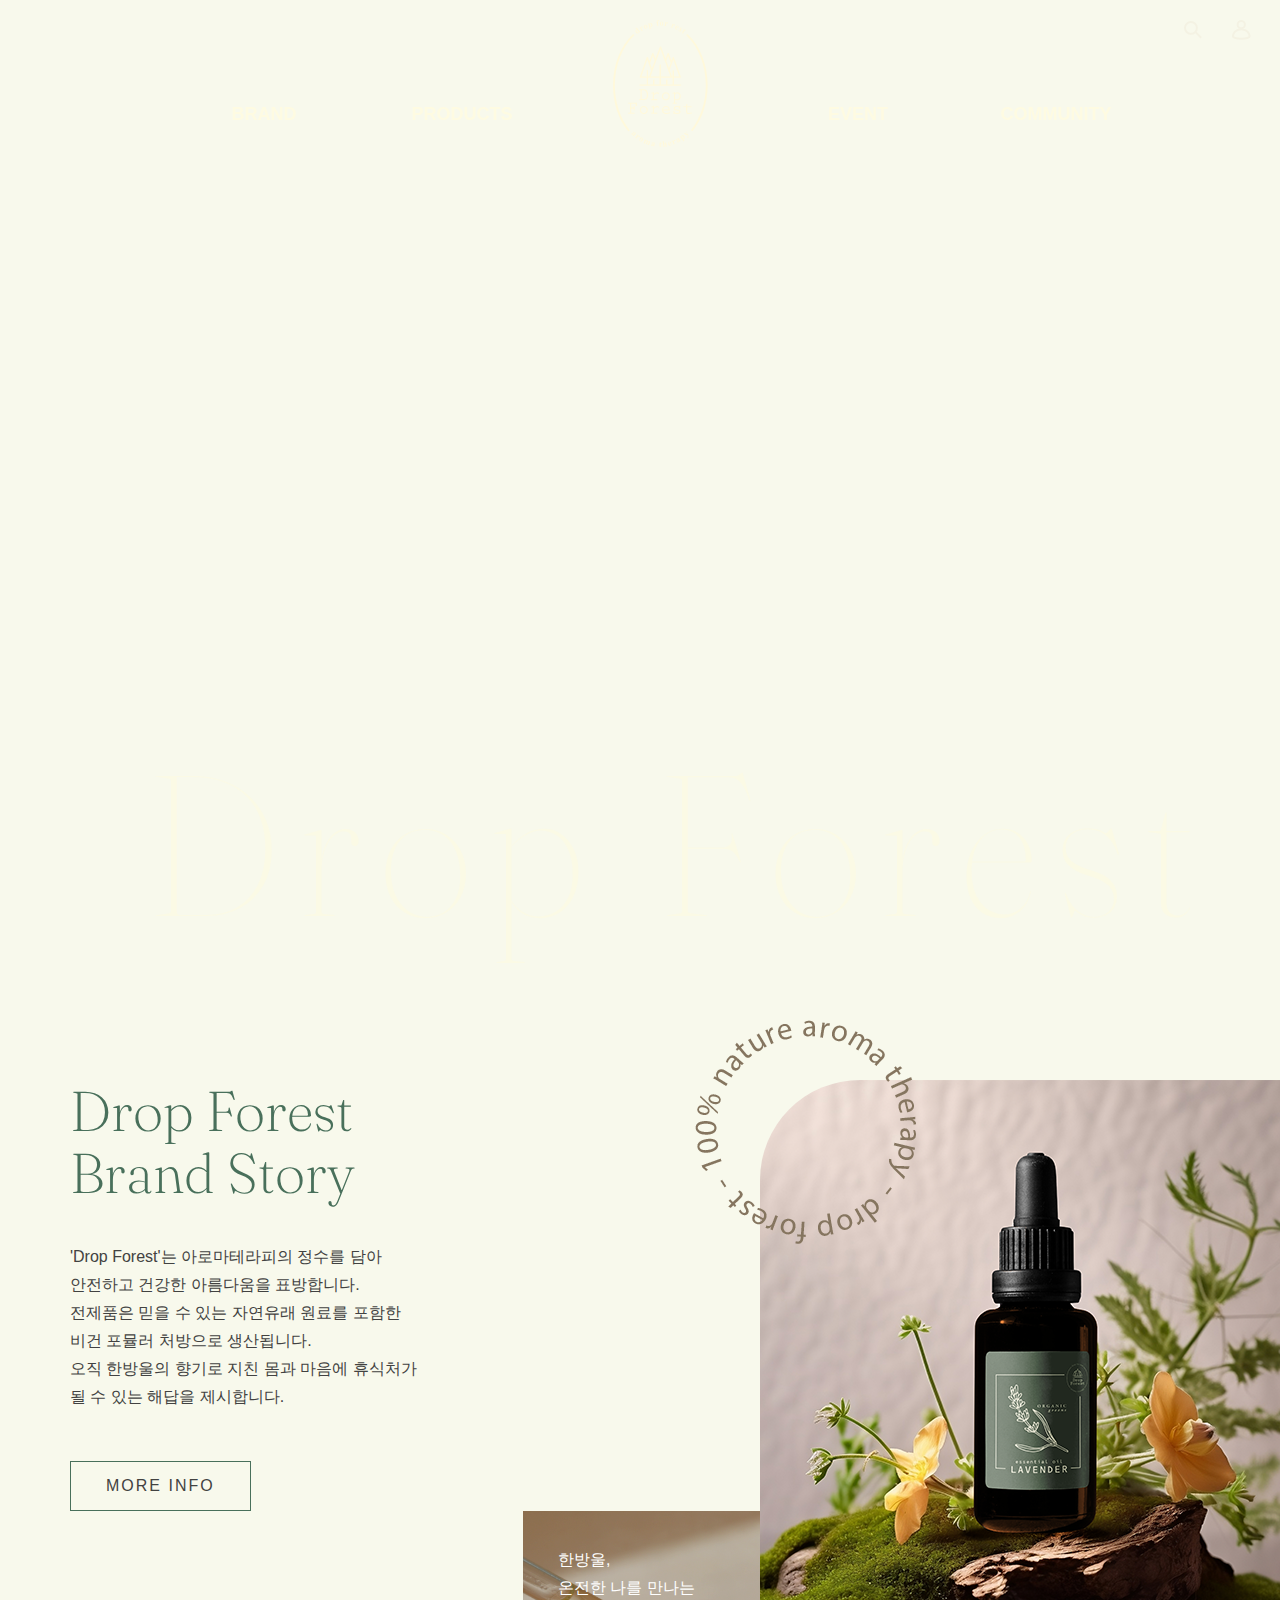
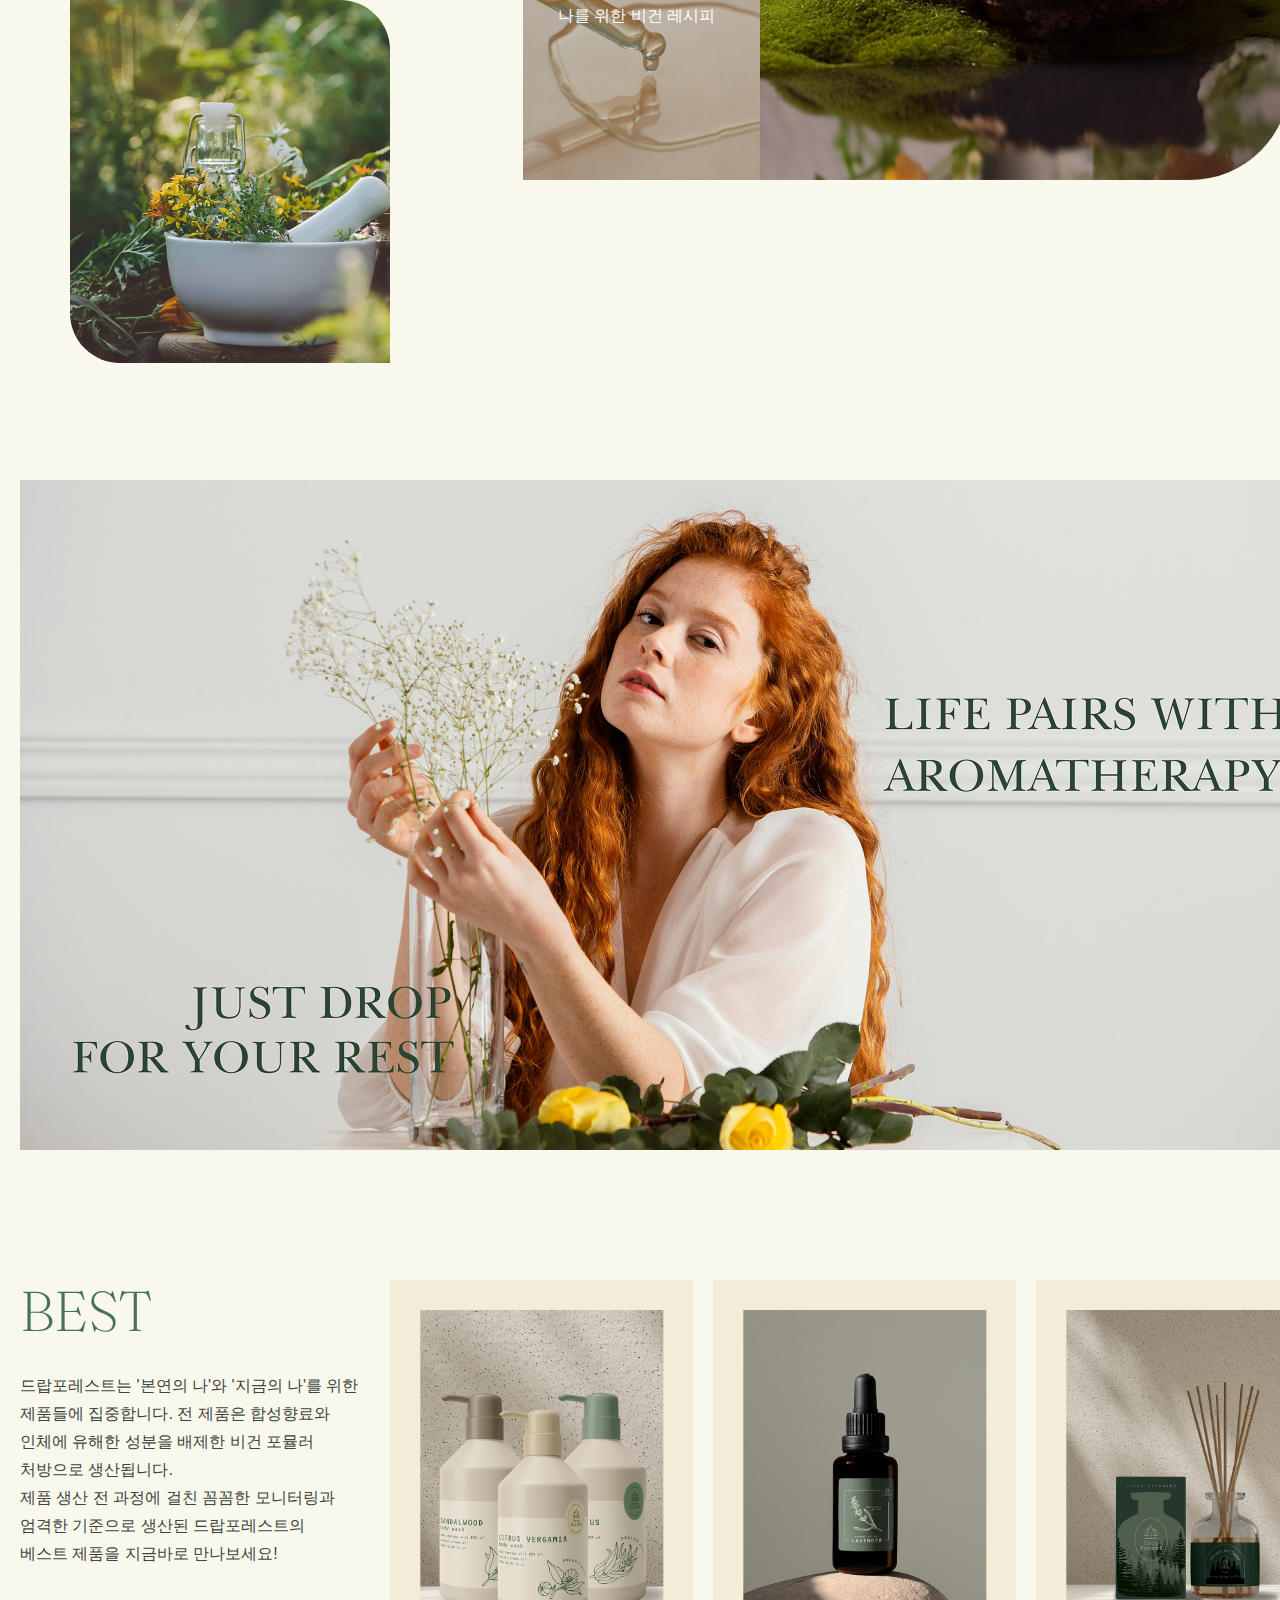
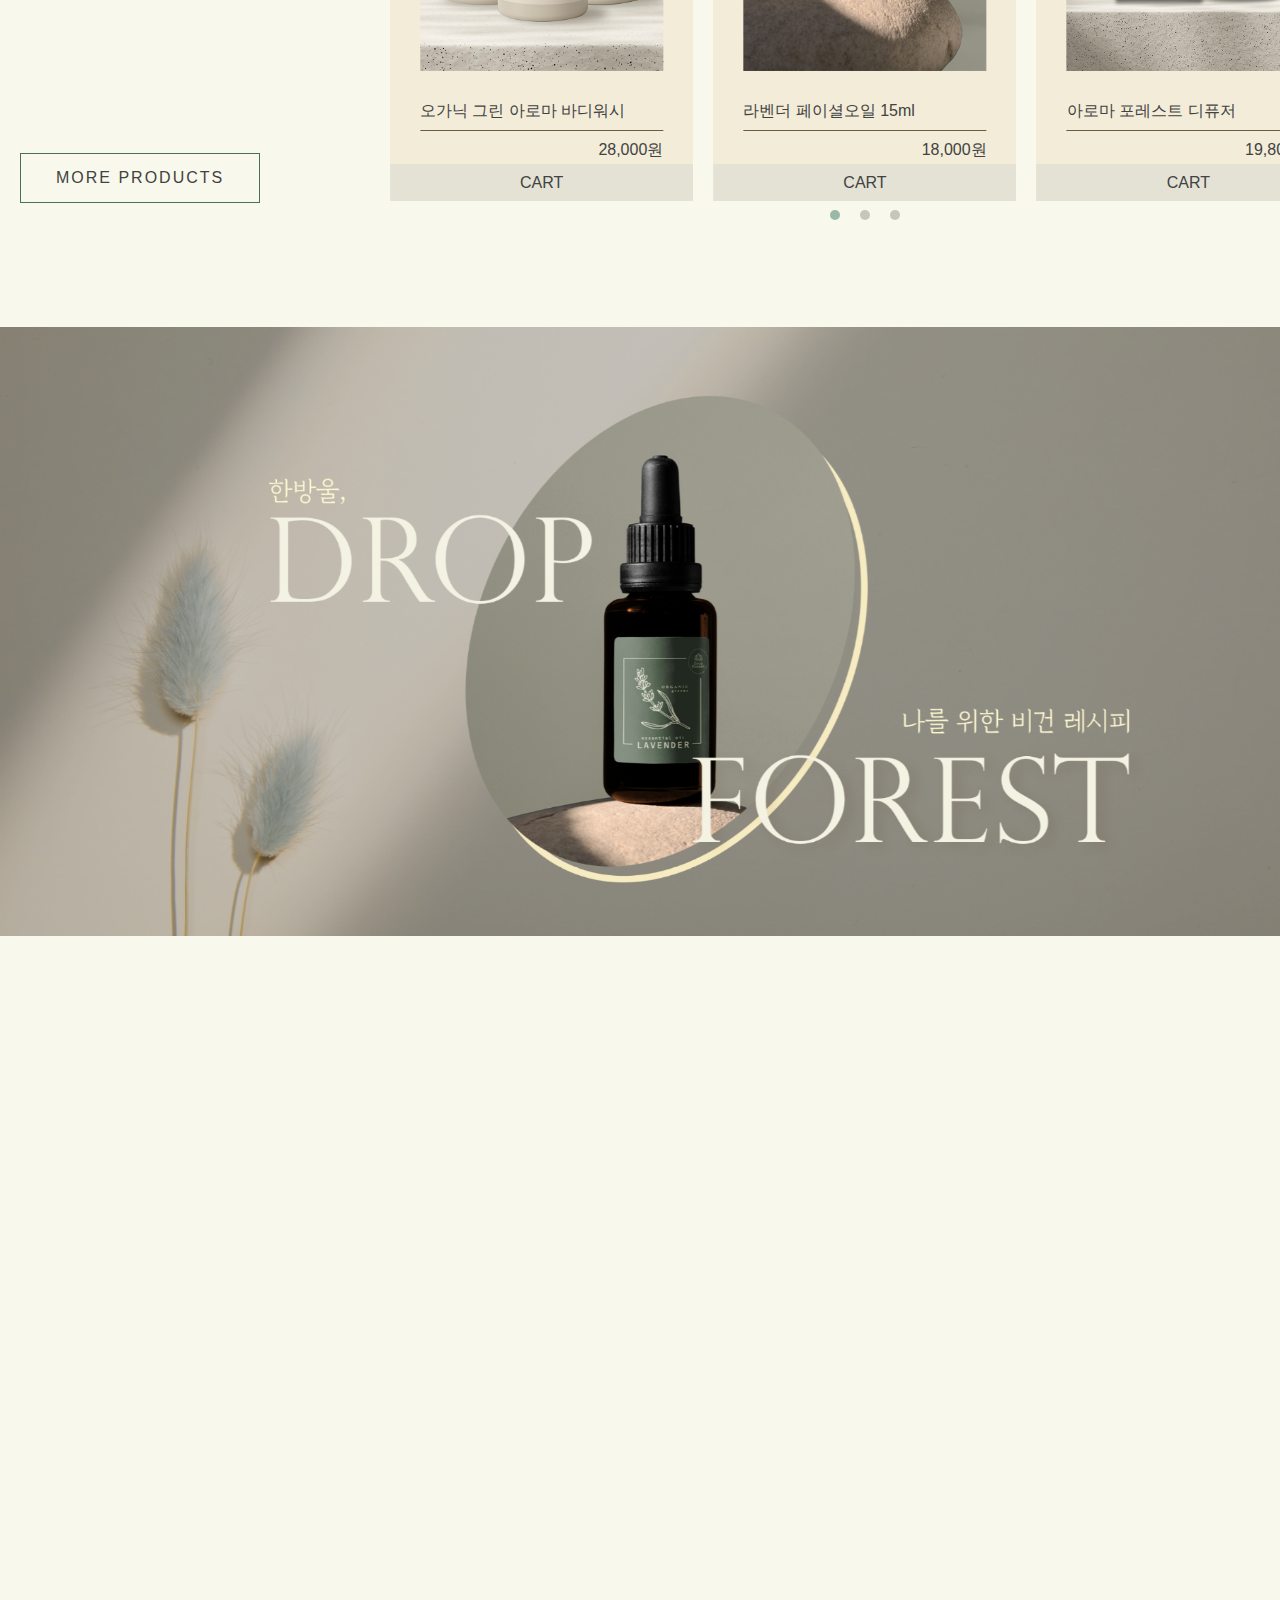
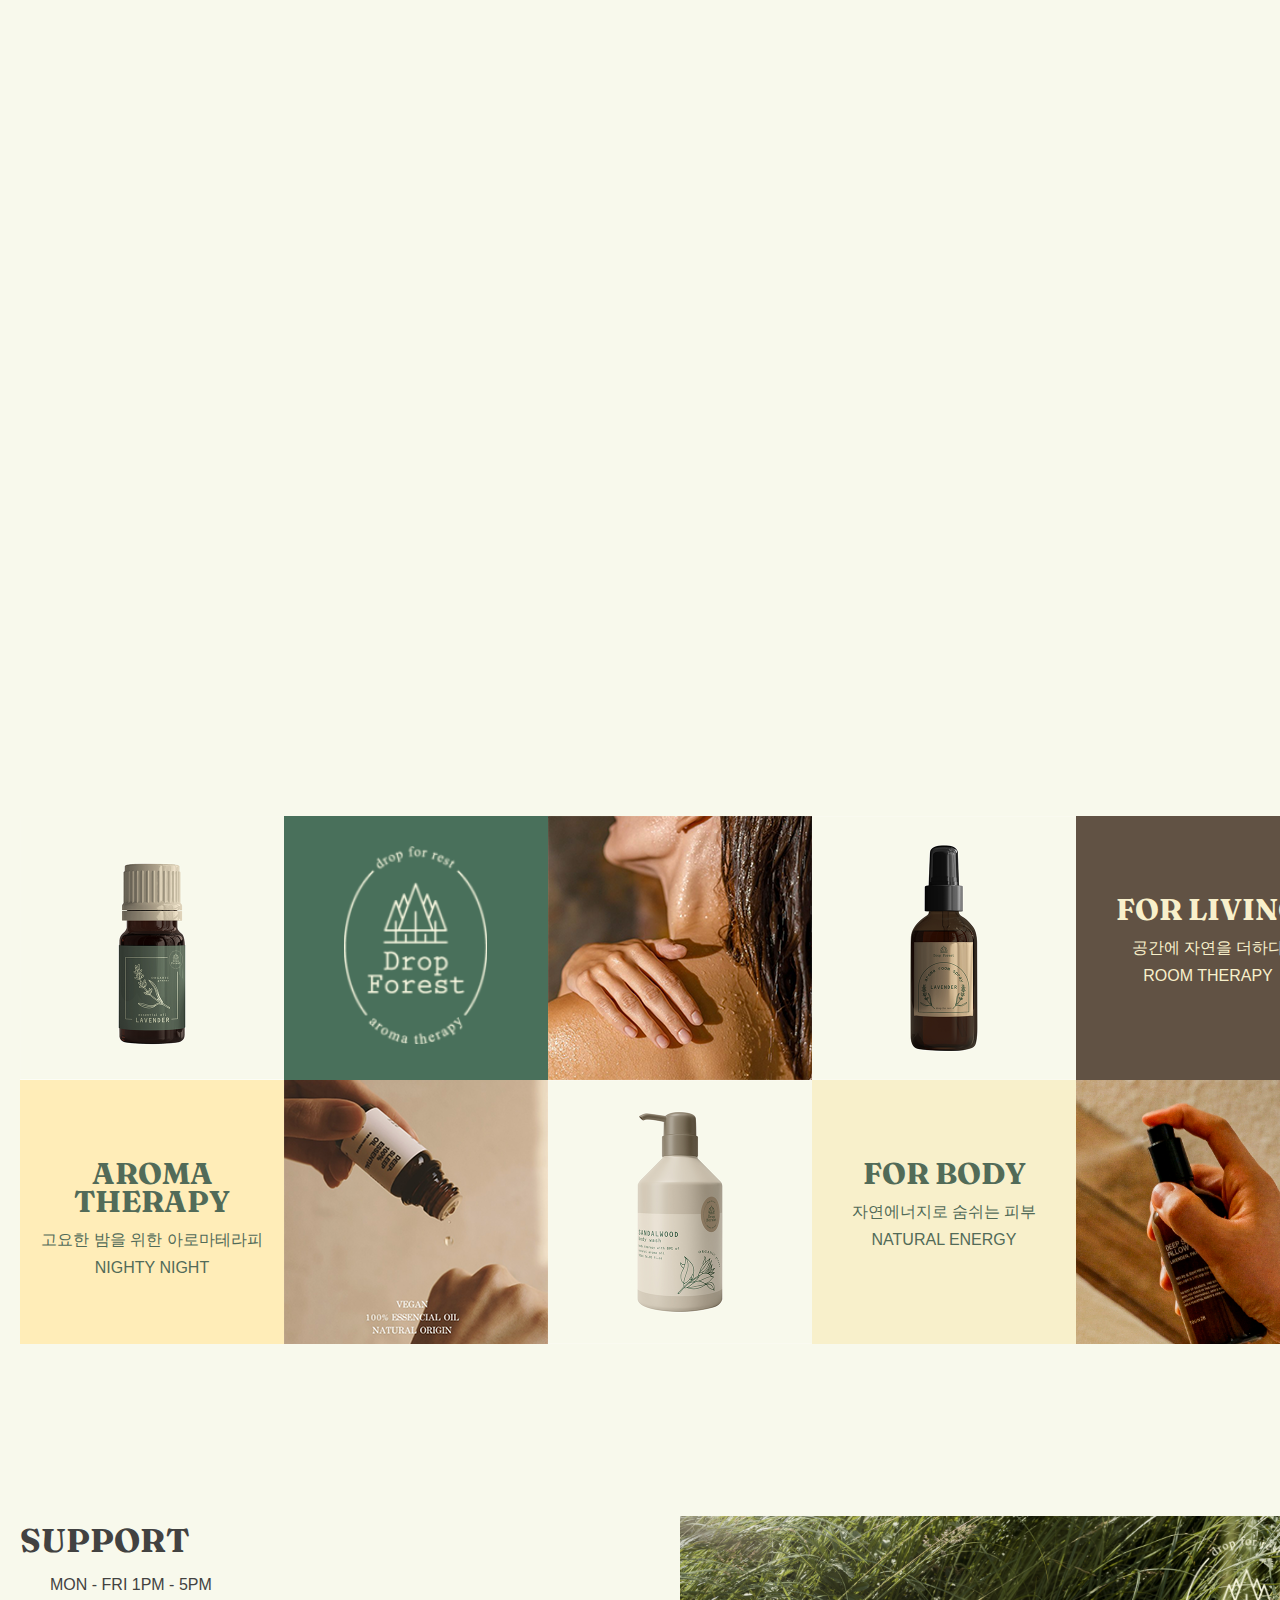
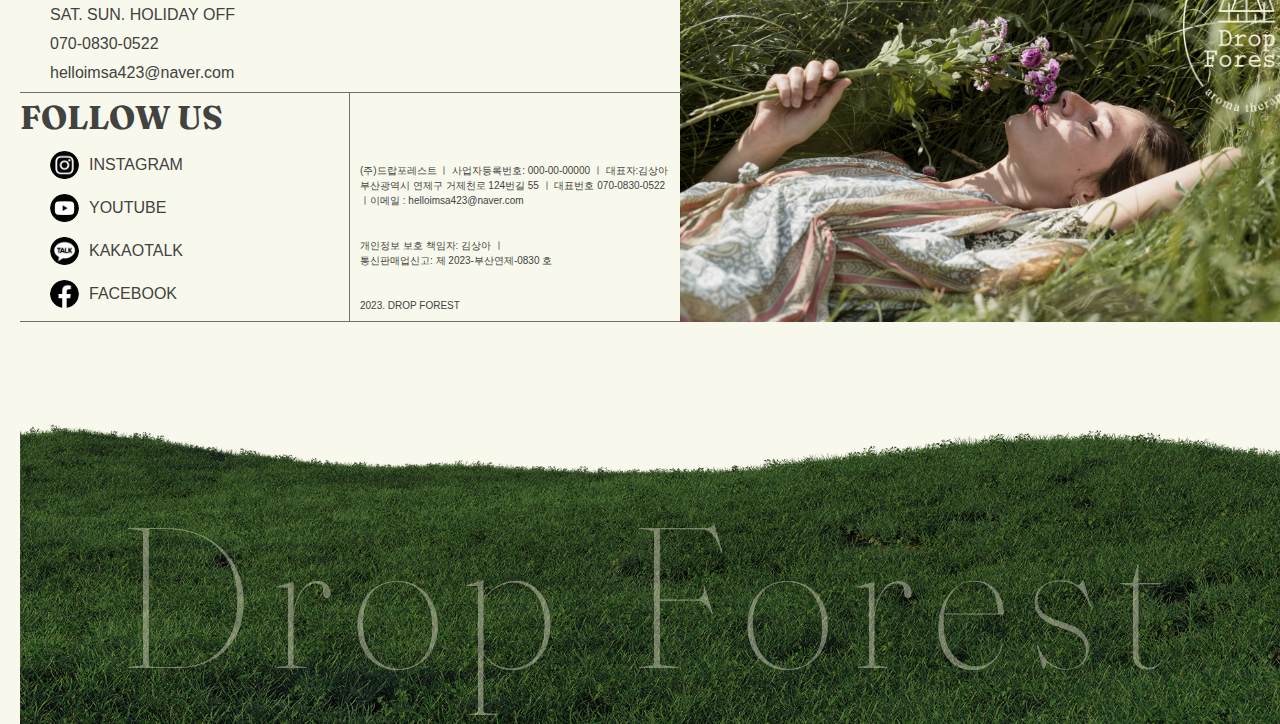
==== commit 38cc8b51: "Update index.html" ====
--- a/index.html
+++ b/index.html
@@ -41,9 +41,9 @@
                     <ul class="gnb">
                         <li class="ul_1"><a href="./sub/sub1_brand.html">BRAND</a></li>
                         <li><a href="./sub/sub2_products.html">PRODUCTS</a></li>
-                        <li><h1><a href="#"><img src="./images/header/thick_logo.png" alt="logo"></a></li></h1>
-                        <li><a href="#">EVENT</a></li>
-                        <li><a href="#">COMMUNITY</a></li>
+                        <li><h1><a href="index.html"><img src="./images/header/thick_logo.png" alt="logo"></a></li></h1>
+                        <li><a href="./sub/sub3_evnet.html">EVENT</a></li>
+                        <li><a href="./sub/sub4_communuty.html">COMMUNITY</a></li>
                     </ul>
                     <div class="submenu">
                             <div class="inner_submenu">
@@ -60,14 +60,14 @@
                                 <ul>
                                 </ul>
                                 <ul>
-                                    <li><a href="#">BRAND MESSAGE</a></li>
-                                    <li><a href="#">BRAND STORY</a></li>
-                                    <li><a href="#">INGREDIENT</a></li>
+                                    <li><a href="./sub/sub3_evnet.html#section1">CAMPAIGN</a></li>
+                                    <li><a href="./sub/sub3_evnet.html#section2">ONEDAY CLASS</a></li>
+                                    <li><a href="./sub/sub3_evnet.html#section3">EVENT</a></li>
                                 </ul>
                                 <ul>
-                                    <li><a href="#">BRAND MESSAGE</a></li>
-                                    <li><a href="#">BRAND STORY</a></li>
-                                    <li><a href="#">INGREDIENT</a></li>
+                                    <li><a href="./sub/sub4_communuty.html#section1">NOTICE</a></li>
+                                    <li><a href="./sub/sub4_communuty.html#section1">FAQ</a></li>
+                                    <li><a href="./sub/sub4_communuty.html#section1">STORE</a></li>
                                 </ul>
                             </div>
                         </div>
@@ -217,12 +217,12 @@
         </div><!--banner_E-->
         <div id="section3"><!--section3_S-->
             <div class="inner_section3">
-                <div class="box" data-aos="fade-up" data-aos-anchor-placement="top-bottom">
+                <div class="box" data-aos="fade-up" data-aos-anchor-placement="top-bottom" data-aos-duration="1800">
                     <div class="left event_img">
                         <img src="./images/main/recycle.jpg" alt="recycle">
                     </div>
                     <div class="right event_text">
-                        <h2>Save Earth Campain</h2>
+                        <h2>Save Earth Campaign</h2>
                         <p>지속가능한 뷰티, 지속가능한 환경, 지속가능한 삶</p>
                         <p>드랍포레스트는 지속가능성과 환경보호에 대해
                             <br>끊임없이 연구합니다.
@@ -233,7 +233,7 @@
                         <div class="btn"><a href="#">참여하러 가기</a></div>
                     </div>
                 </div>
-                <div class="box" data-aos="fade-up" data-aos-anchor-placement="top-bottom">
+                <div class="box" data-aos="fade-up" data-aos-anchor-placement="top-bottom" data-aos-duration="1800">
                     <div class="left event_text ta_r">
                         <h2>Aroma 1-day class</h2>
                         <p>취'향' 발견하기</p>
--- a/css/main_style.css
+++ b/css/main_style.css
@@ -286,6 +286,9 @@
 .left_text{
     float: left;
 }
+.left_text h1{
+    padding-bottom: 30px;
+}
 .inner_section2 .swiper{
     width: 950px;
     float: right;
@@ -330,7 +333,7 @@
     color: #F2ECD8;
 }
 .best_btn{
-    padding-top: 165px;
+    padding-top: 135px;
 }
 /*banner*/
 #slide {
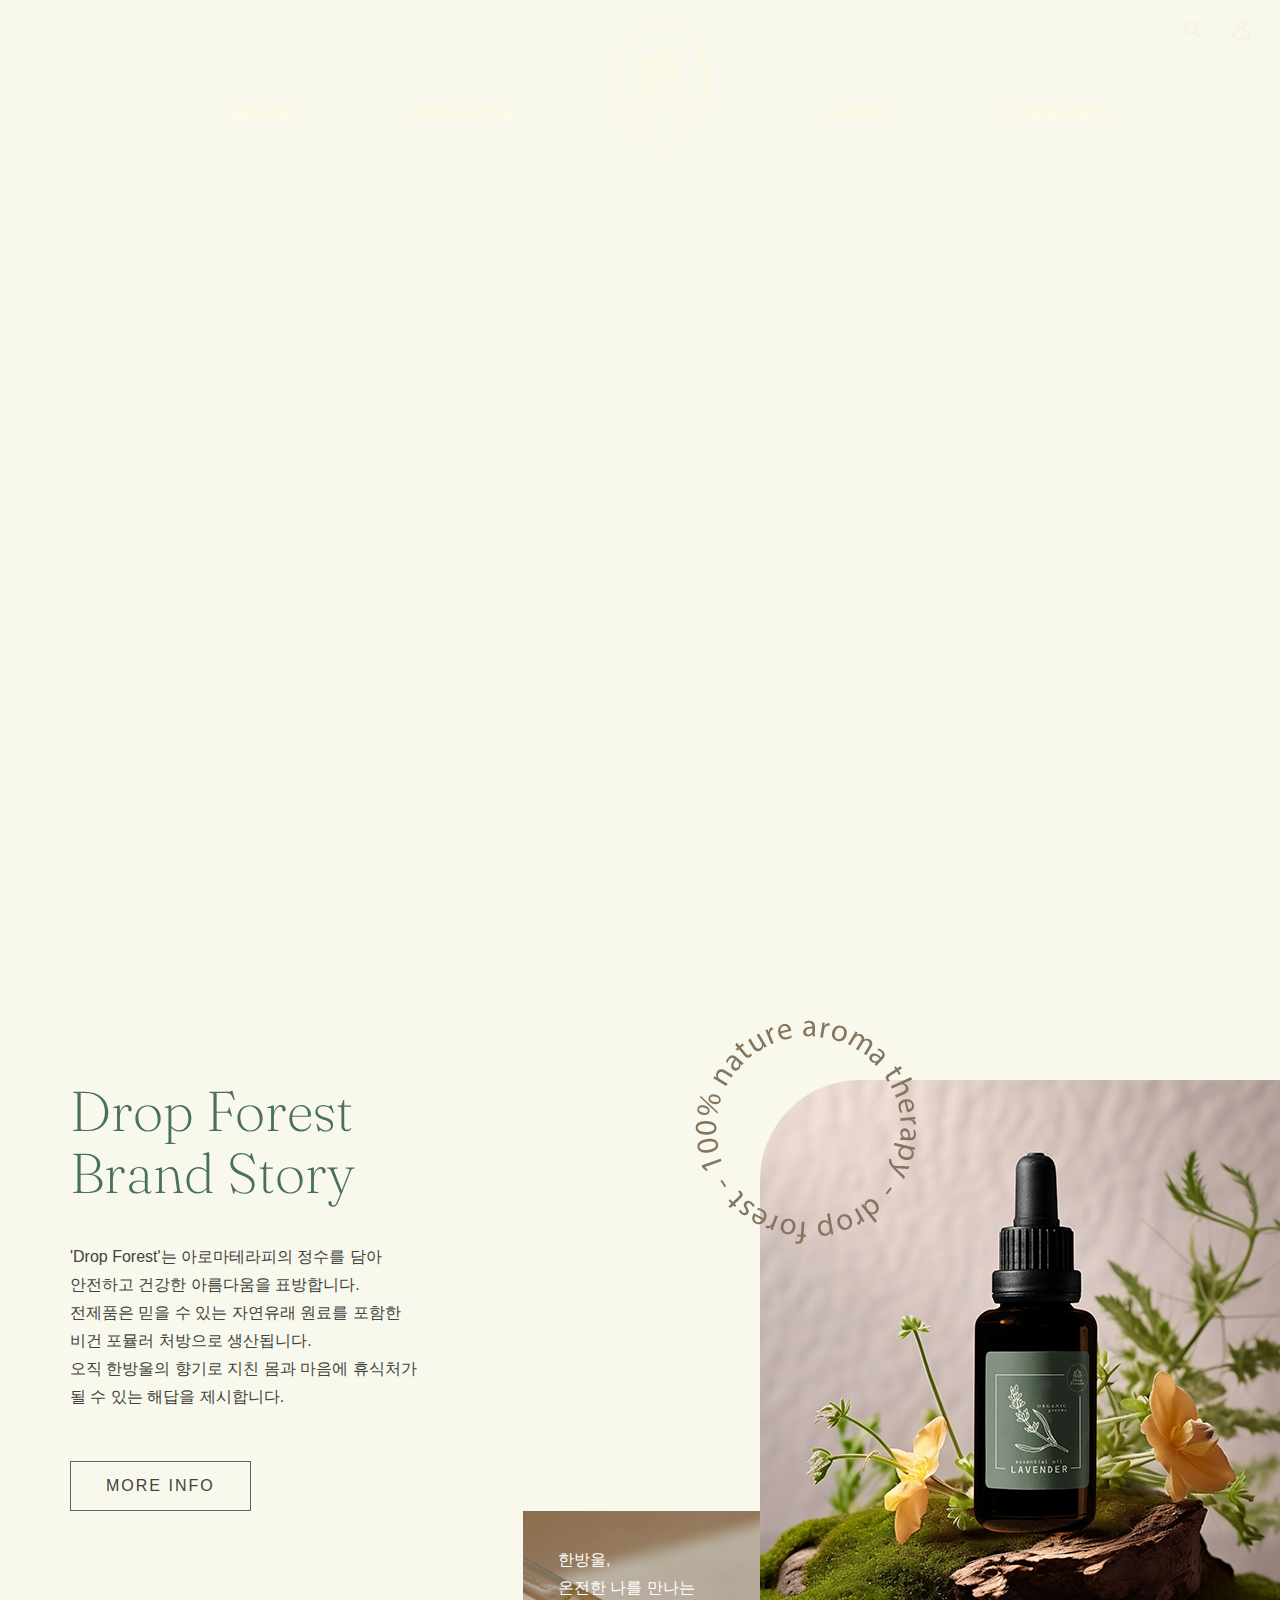
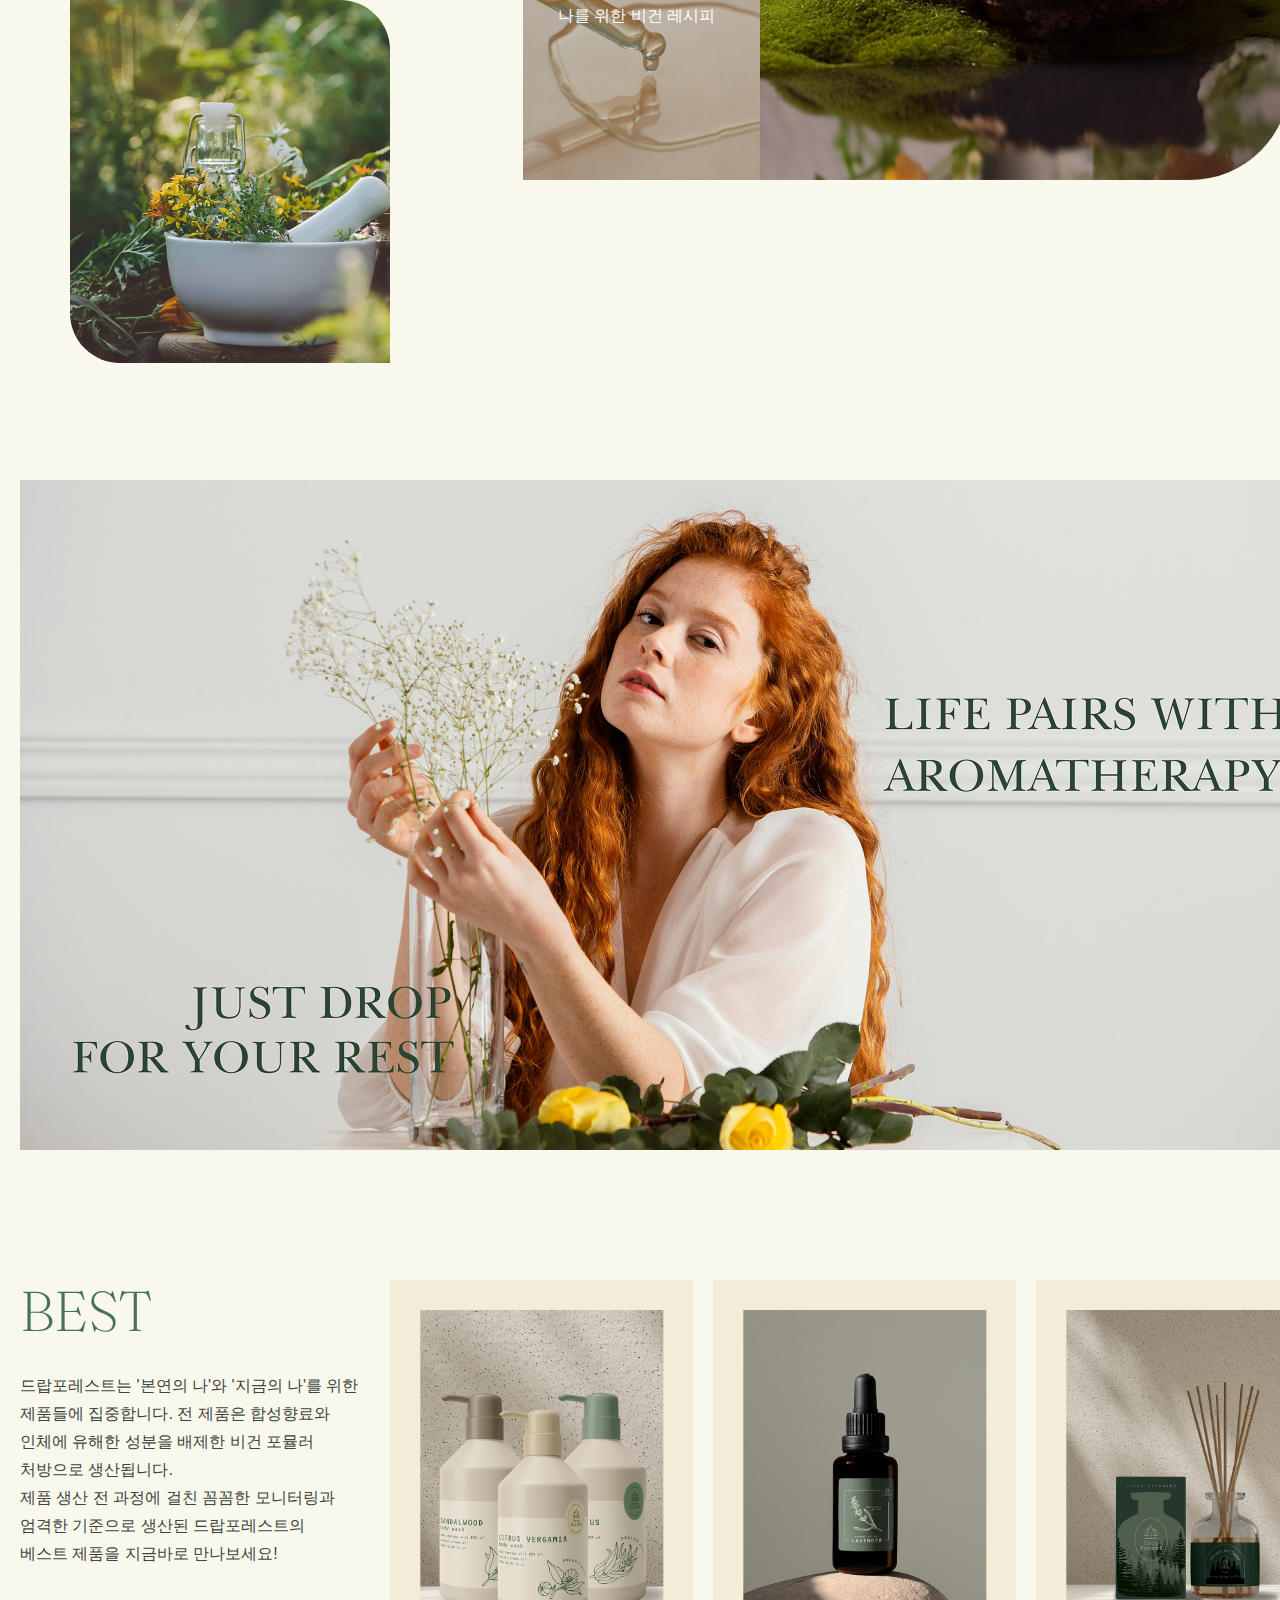
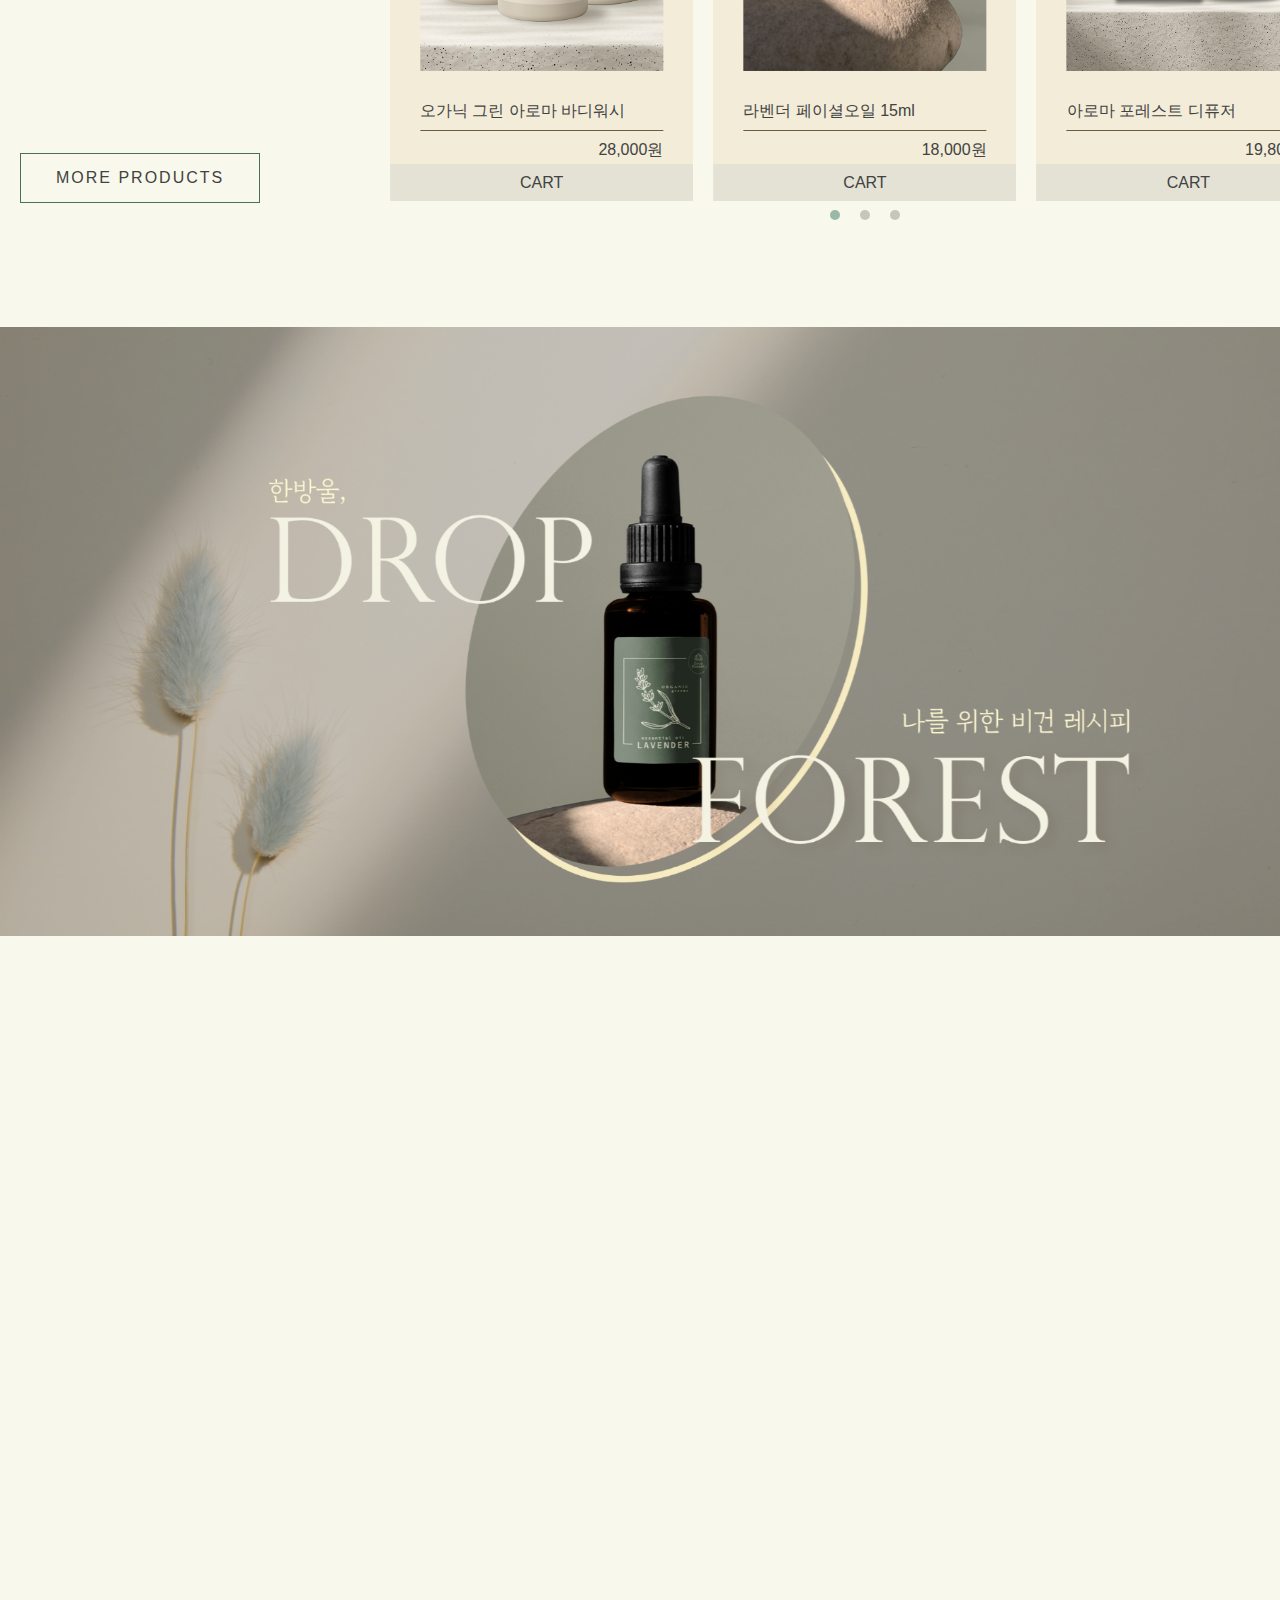
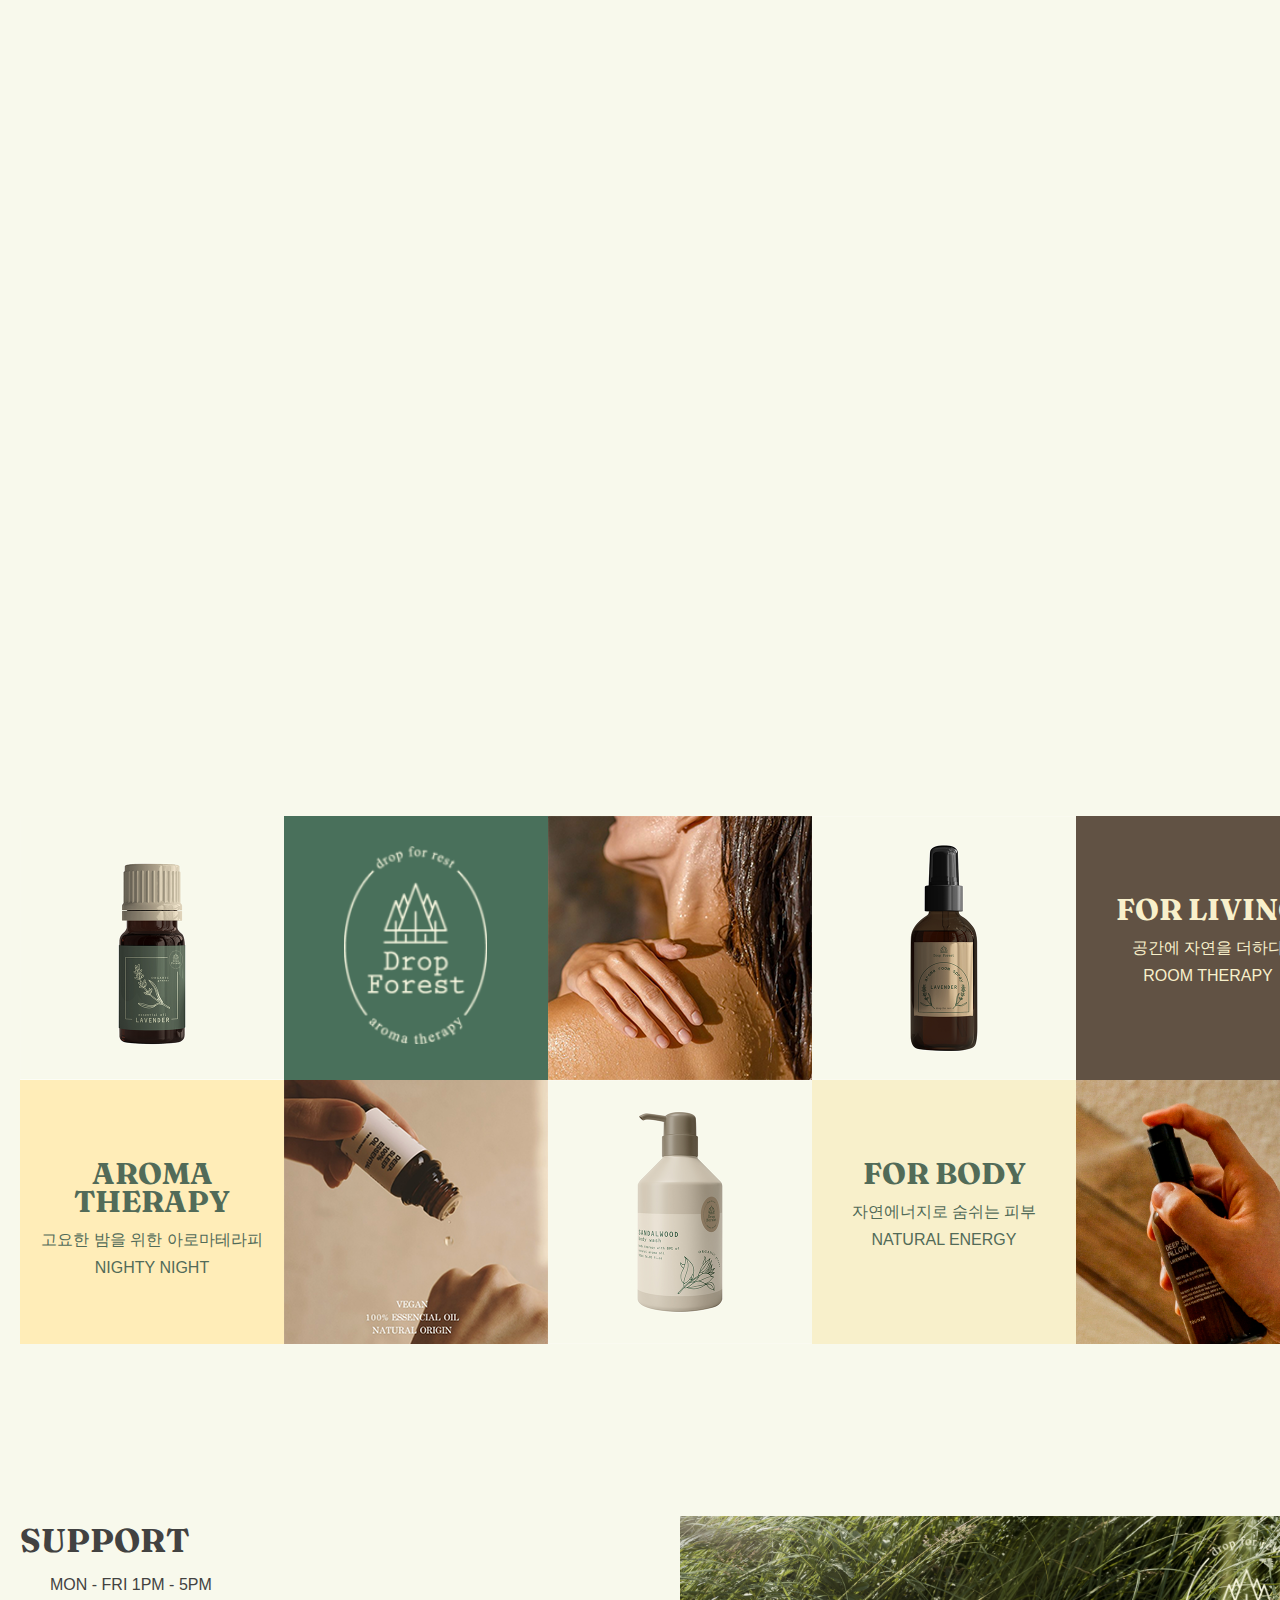
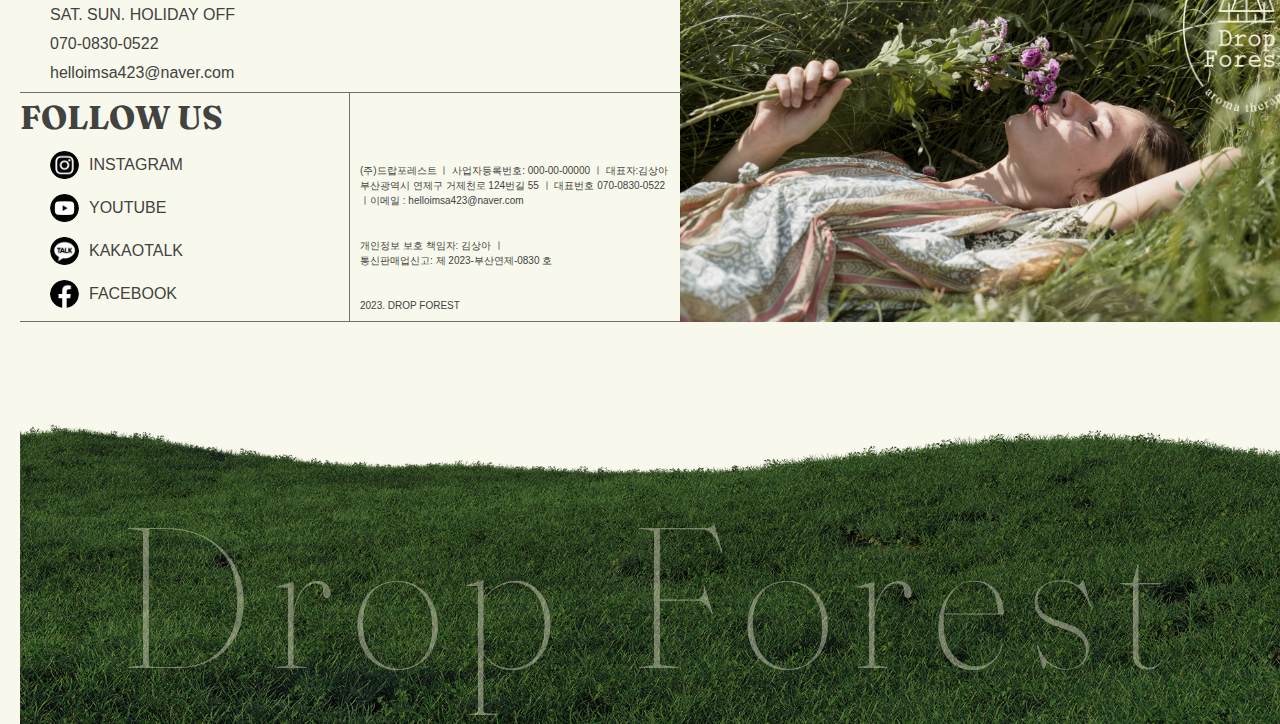
==== commit d92afbea: "Update index.html" ====
--- a/index.html
+++ b/index.html
@@ -24,17 +24,17 @@
     <div id="wrap"><!--wrap_S-->
         <div id="header"><!--header_S-->
             <div class="video_wrap">
-                <video src="./media/main_header_video.mp4" autoplay muted loop></video>
-                <div class="dropforest">
+                <video src="./media/main_video_make.mp4" autoplay muted loop></video>
+<!--                 <div class="dropforest">
                     <p>Drop Forest</p>
-                </div>
+                </div> -->
             </div>
             <div class="inner_header">
                 <div class="util_wrap">
                     <ul class="util">
-                        <li><a href="#"><img src="./images/header/search_w.png" alt="search"></a></li>
-                        <li><a href="#"><img src="./images/header/personal_w.png" alt="personal"></a></li>
-                        <li><a href="#"><img src="./images/header/cart_w.png" alt="cart"></a></li>
+                        <li><a href="javascript:return false;"><img src="./images/header/search_w.png" alt="search"></a></li>
+                        <li><a href="javascript:return false;"><img src="./images/header/personal_w.png" alt="personal"></a></li>
+                        <li><a href="javascript:return false;"><img src="./images/header/cart_w.png" alt="cart"></a></li>
                     </ul>
                 </div>
                 <div class="gnb_wrap">
@@ -159,7 +159,7 @@
                                 <p class="underline">라벤더 페이셜오일 15ml</p>
                                 <p class="price">18,000원</p>
                             </div>
-                            <div class="cart"><a href="#">CART</a></div>
+                            <div class="cart"><a href="javascript:return false;">CART</a></div>
                         </div>
                         <div class="swiper-slide">
                             <div class="padding_wrap">
@@ -167,7 +167,7 @@
                                 <p class="underline">아로마 포레스트 디퓨저</p>
                                 <p class="price">19,800원</p>
                             </div>
-                            <div class="cart"><a href="#">CART</a></div>
+                            <div class="cart"><a href="javascript:return false;">CART</a></div>
                         </div>
                         <div class="swiper-slide">
                             <div class="padding_wrap">
@@ -175,7 +175,7 @@
                                 <p class="underline">아로마 밸런싱 클렌징 바디솝</p>
                                 <p class="price">22.000원</p>
                             </div>
-                            <div class="cart"><a href="#">CART</a></div>
+                            <div class="cart"><a href="javascript:return false;">CART</a></div>
                         </div>
                         <div class="swiper-slide">
                             <div class="padding_wrap">
@@ -183,7 +183,7 @@
                                 <p class="underline">포레스트 릴렉싱 룸 스프레이</p>
                                 <p class="price">24,000원</p>
                             </div>
-                            <div class="cart"><a href="#">CART</a></div>
+                            <div class="cart"><a href="javascript:return false;">CART</a></div>
                         </div>
                         <div class="swiper-slide">
                             <div class="padding_wrap">
@@ -191,7 +191,7 @@
                                 <p class="underline">오가닉 그린 아로마 바디워시</p>
                                 <p class="price">28,000원</p>
                             </div>
-                            <div class="cart"><a href="#">CART</a></div>
+                            <div class="cart"><a href="javascript:return false;">CART</a></div>
                         </div>
                     </div>
                     <div class="swiper-pagination"></div>
@@ -203,13 +203,13 @@
                 <div class="swiper mySwiper1">
                   <div class="swiper-wrapper">
                     <div class="swiper-slide">
-                      <a href="#"><img src="images/main/banner1.png" alt="banner"></a>
+                      <a href="javascript:return false;"><img src="images/main/banner1.png" alt="banner"></a>
                     </div>
                     <div class="swiper-slide">
-                      <a href="#"><img src="images/main/banner2.png" alt="banner"></a>
+                      <a href="javascript:return false;"><img src="images/main/banner2.png" alt="banner"></a>
                     </div>
                     <div class="swiper-slide">
-                      <a href="#"><img src="images/main/banner3.png" alt="banner"></a>
+                      <a href="javascript:return false;"><img src="images/main/banner3.png" alt="banner"></a>
                     </div>
                   </div>
                 </div>
@@ -230,7 +230,7 @@
                         <p>지금 바로 드랍포레스트와 함께
                             <br>save earth 공병수거 캠페인에 참여해보세요!
                         </p>
-                        <div class="btn"><a href="#">참여하러 가기</a></div>
+                        <div class="btn"><a href="./sub/sub3_evnet.html#section1">참여하러 가기</a></div>
                     </div>
                 </div>
                 <div class="box" data-aos="fade-up" data-aos-anchor-placement="top-bottom" data-aos-duration="1800">
@@ -243,7 +243,7 @@
                         <p>자연이 주는 선물,
                             <br>천연 에센셜 오일로 나만의 향을 제작해보세요!
                         </p>
-                        <div class="btn"><a href="#">클래스 신청하기</a></div>
+                        <div class="btn"><a href="./sub/sub3_evnet.html#section2">클래스 신청하기</a></div>
                     </div>
                     <div class="right event_img">
                         <img src="./images/main/class.png" alt="class">
@@ -255,16 +255,16 @@
             <div class="inner_section4">
                 <ul class="puzzle">
                     <li class="flip"><a href="./sub/sub2_products.html#section2"><img src="./images/main/product3_2x.png" alt="aroma_oil"></a></li>
-                    <li><a href="#"><img src="./images/main/logo_big.png" alt="logo"></a></li>
+                    <li><a href="javascript:return false;"><img src="./images/main/logo_big.png" alt="logo"></a></li>
                     <li class="scale"><a href="./sub/sub2_products.html#section3"><div class="scale_box"><img src="./images/main/puzzle2.png" alt="puzzle2"></div></a></li>
                     <li class="flip"><a href="./sub/sub2_products.html#section4"><img src="./images/main/product2_2x.png" alt="room_spray"></a></li>
-                    <li><a href="#" class="puz_text">
+                    <li><a href="javascript:return false;" class="puz_text">
                             <h3>FOR LIVING</h3>
                             <p>공간에 자연을 더하다
                                 <br>ROOM THERAPY
                             </p>
                         </a></li>
-                    <li><a href="#" class="puz_text">
+                    <li><a href="javascript:return false;" class="puz_text">
                             <h3>AROMA
                                 <br>THERAPY
                             </h3>
@@ -274,7 +274,7 @@
                         </a></li>
                     <li class="scale"><a href="./sub/sub2_products.html#section2"><div class="scale_box"><img src="./images/main/puzzle3.png" alt="puzzle3"></div></a></li>
                     <li class="flip"><a href="./sub/sub2_products.html#section3"><img src="./images/main/product1_2x.png" alt="bodywash"></a></li>
-                    <li><a href="#" class="puz_text">
+                    <li><a href="javascript:return false;" class="puz_text">
                             <h3>FOR BODY
                             </h3>
                             <p>자연에너지로 숨쉬는 피부
@@ -300,13 +300,13 @@
                             <li>
                                 <h1 class="foot_title">FOLLOW US</h1>
                             </li>
-                            <li><a href="#">
+                            <li><a href="javascript:return false;">
                                 <img src="./images/main/instagram.png" alt="insta">
                                 INSTAGRAM
                             </a></li>
-                            <li><a href="#"><img src="./images/main/youtube.png" alt="youtube">YOUTUBE</a></li>
-                            <li><a href="#"><img src="./images/main/kakao.png" alt="kakao">KAKAOTALK</a></li>
-                            <li><a href="#"><img src="./images/main/facebook.png" alt="facebook">FACEBOOK</a></li>
+                            <li><a href="javascript:return false;"><img src="./images/main/youtube.png" alt="youtube">YOUTUBE</a></li>
+                            <li><a href="javascript:return false;"><img src="./images/main/kakao.png" alt="kakao">KAKAOTALK</a></li>
+                            <li><a href="javascript:return false;"><img src="./images/main/facebook.png" alt="facebook">FACEBOOK</a></li>
                         </ul>
                         <div class="footer_info">
                             <p>(주)드랍포레스트 ㅣ 사업자등록번호: 000-00-00000 ㅣ 대표자:김상아
